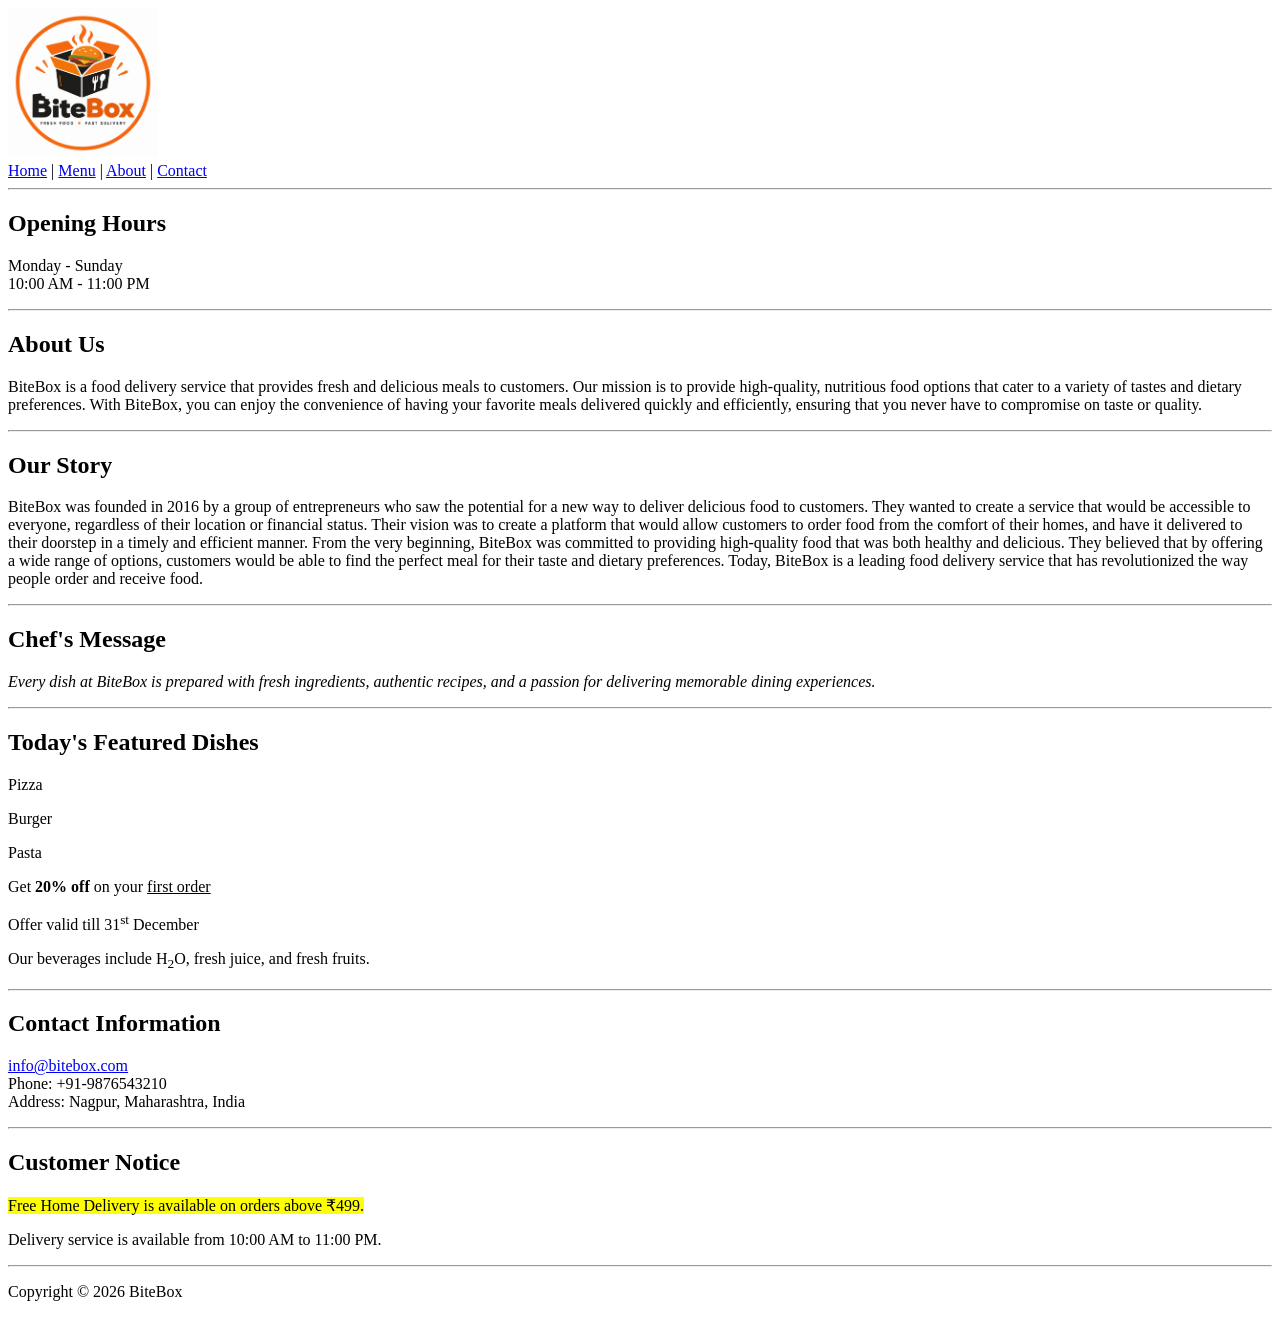
==== index.html @ 0e7b5032 "logo added" ====
<!doctype html>
<html lang="en">
  <head>
    <meta charset="UTF-8" />
    <meta name="viewport" content="width=device-width, initial-scale=1.0" />

    <title>BiteBox</title>
  </head>
  <body>
    <!-- Restaurant Name -->
    <header>
      <img src="./assets/images/logo.png" alt="BiteBox Logo" width="150" />

      <!-- Navigation Bar -->
      <nav>
        <a href="index.html">Home</a>
        |
        <a href="menu.html">Menu</a>
        |
        <a href="about.html">About</a>
        |
        <a href="contact.html">Contact</a>
      </nav>
    </header>

    <main>
      <section>
        
      </section>

      <hr />

      <!-- Opening Hours -->
      <section>
        <h2>Opening Hours</h2>
        <p>Monday - Sunday<br />10:00 AM - 11:00 PM</p>
      </section>
    </main>

    <hr />

    <!-- About Section -->
    <section>
      <h2>About Us</h2>
      <p>
        BiteBox is a food delivery service that provides fresh and delicious
        meals to customers. Our mission is to provide high-quality, nutritious
        food options that cater to a variety of tastes and dietary preferences.
        With BiteBox, you can enjoy the convenience of having your favorite
        meals delivered quickly and efficiently, ensuring that you never have to
        compromise on taste or quality.
      </p>
    </section>

    <hr />

    <!-- Our Story Section -->
    <section>
      <h2>Our Story</h2>
      <p>
        BiteBox was founded in 2016 by a group of entrepreneurs who saw the
        potential for a new way to deliver delicious food to customers. They
        wanted to create a service that would be accessible to everyone,
        regardless of their location or financial status. Their vision was to
        create a platform that would allow customers to order food from the
        comfort of their homes, and have it delivered to their doorstep in a
        timely and efficient manner. From the very beginning, BiteBox was
        committed to providing high-quality food that was both healthy and
        delicious. They believed that by offering a wide range of options,
        customers would be able to find the perfect meal for their taste and
        dietary preferences. Today, BiteBox is a leading food delivery service
        that has revolutionized the way people order and receive food.
      </p>
    </section>

    <hr />

    <!-- Chef's Message Section -->
    <section>
      <h2>Chef's Message</h2>
      <p>
        <em>
          Every dish at BiteBox is prepared with fresh ingredients, authentic
          recipes, and a passion for delivering memorable dining experiences.
        </em>
      </p>
    </section>

    <hr />

    <!-- Today's Featured Dishes Section -->
    <article>
      <h2>Today's Featured Dishes</h2>
      <p>Pizza</p>
      <p>Burger</p>
      <p>Pasta</p>
      <p>Get <strong>20% off</strong> on your <u>first order</u></p>
      <p>Offer valid till 31<sup>st</sup> December</p>
      <p>
        Our beverages include H<sub>2</sub>O, fresh juice, and fresh fruits.
      </p>
    </article>

    <hr />

    <!-- Contact Information -->
    <section>
      <h2>Contact Information</h2>
      <p>
        <a href="mailto:info@bitebox.com">info@bitebox.com</a><br />
        Phone: +91-9876543210<br />
        Address: Nagpur, Maharashtra, India
      </p>
    </section>

    <hr />

    <!-- Customer Notice -->
    <aside>
      <h2>Customer Notice</h2>
      <p>
        <mark>Free Home Delivery is available on orders above ₹499.</mark>
      </p>
      <p>Delivery service is available from 10:00 AM to 11:00 PM.</p>
    </aside>

    <hr />

    <!-- Copyright -->
    <footer>
      <p>Copyright © 2026 BiteBox</p>
    </footer>
  </body>
</html>
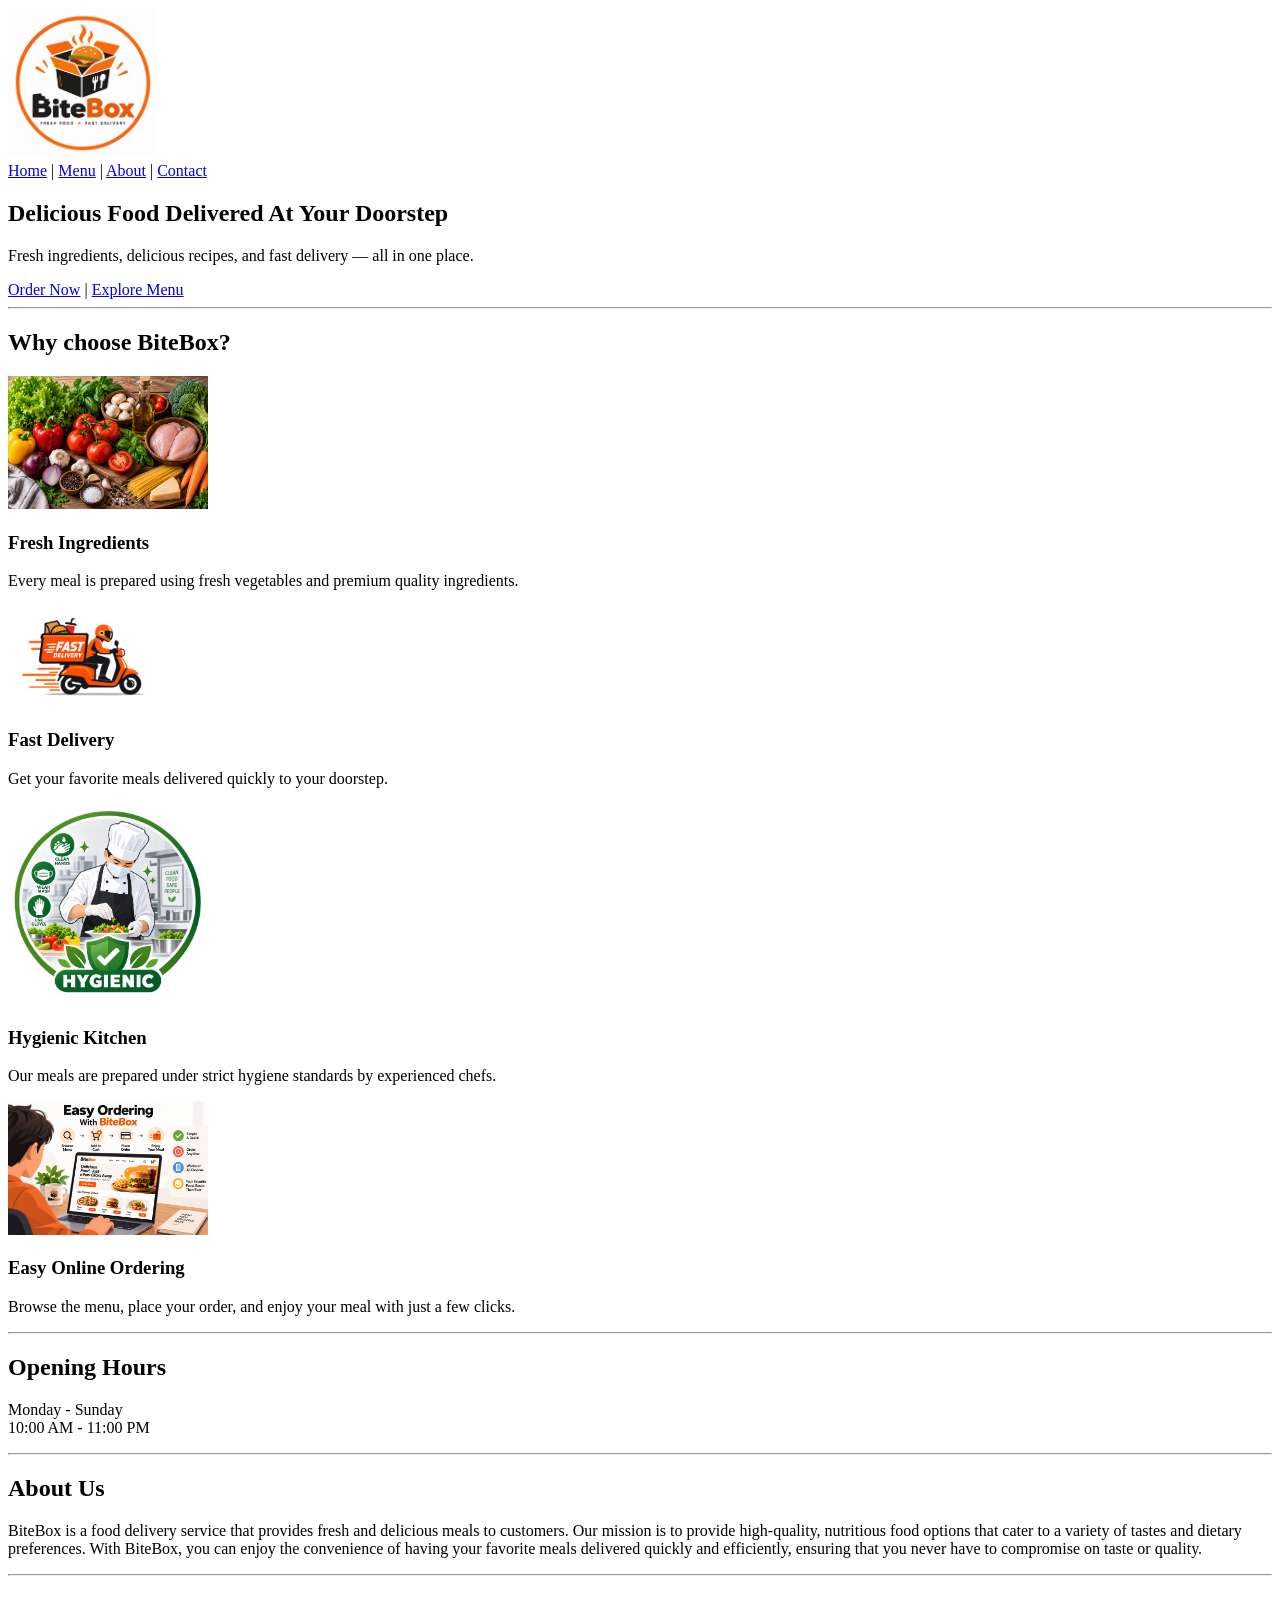
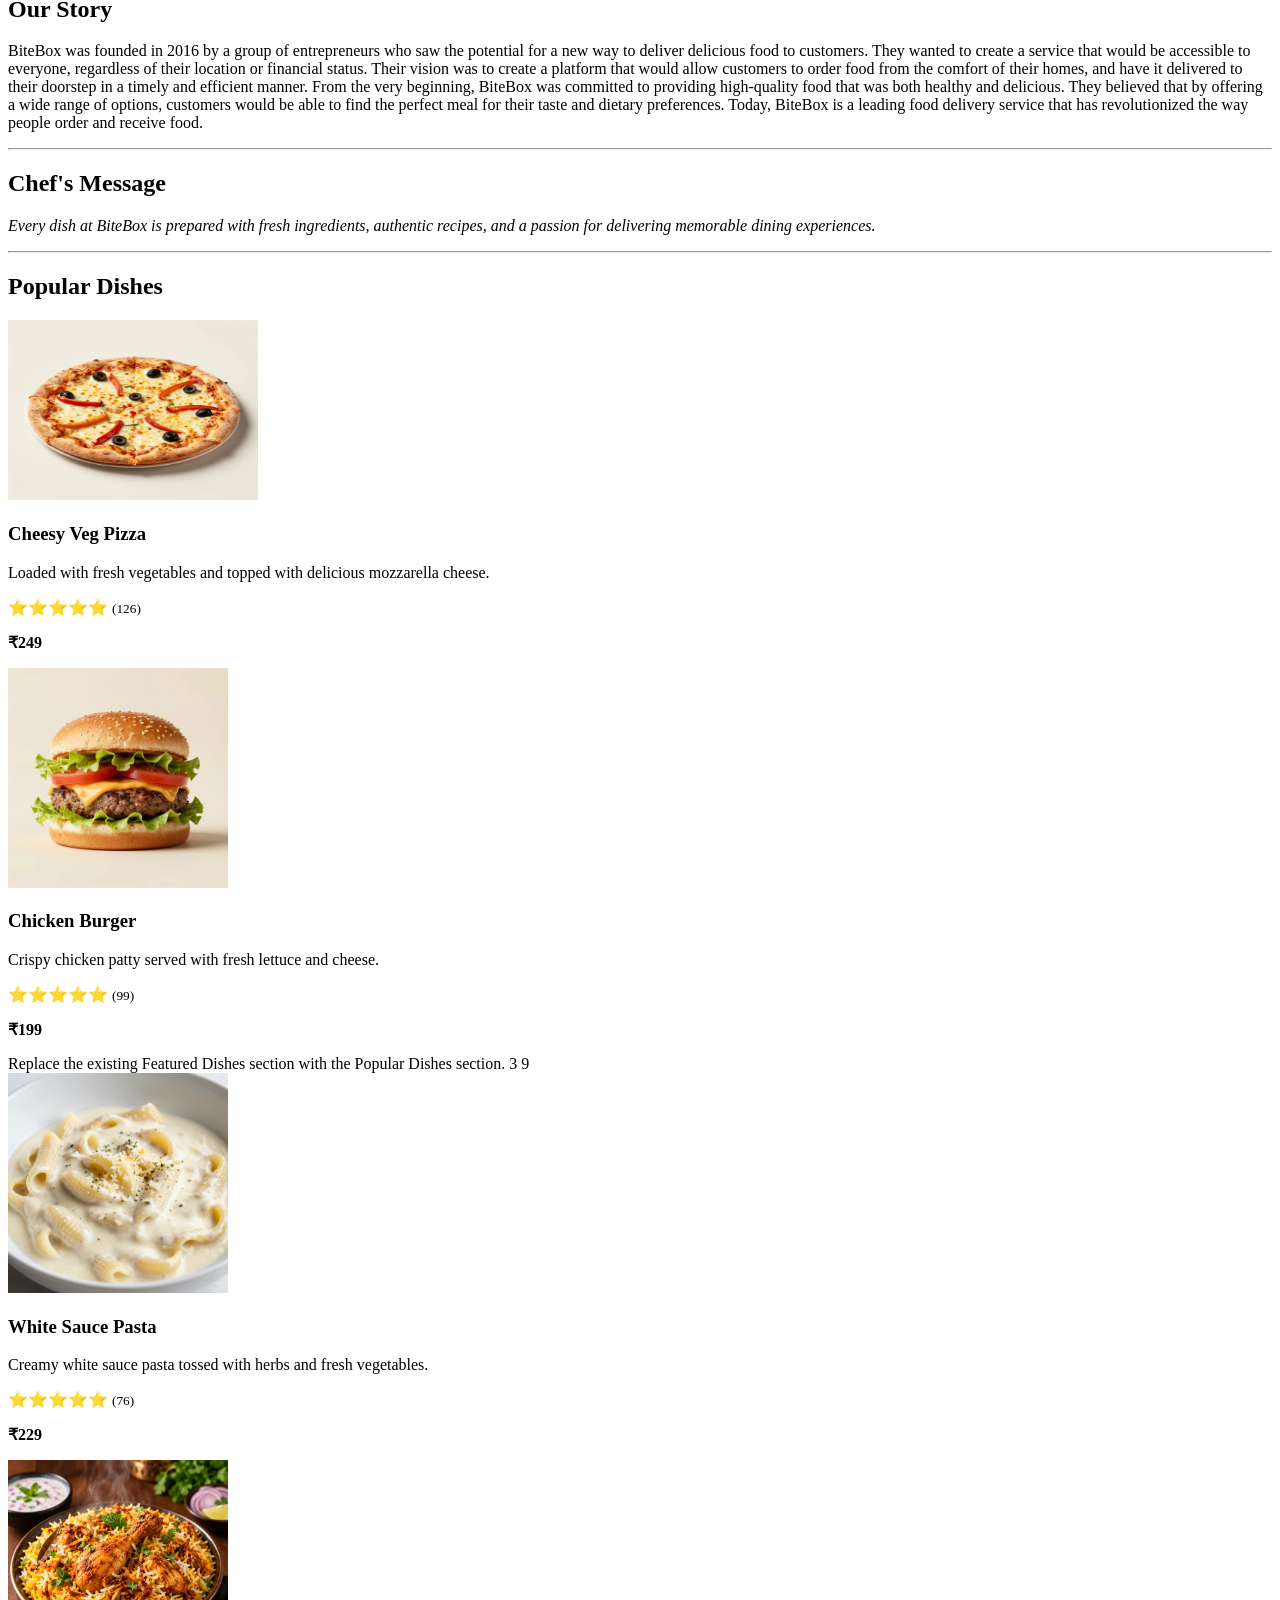
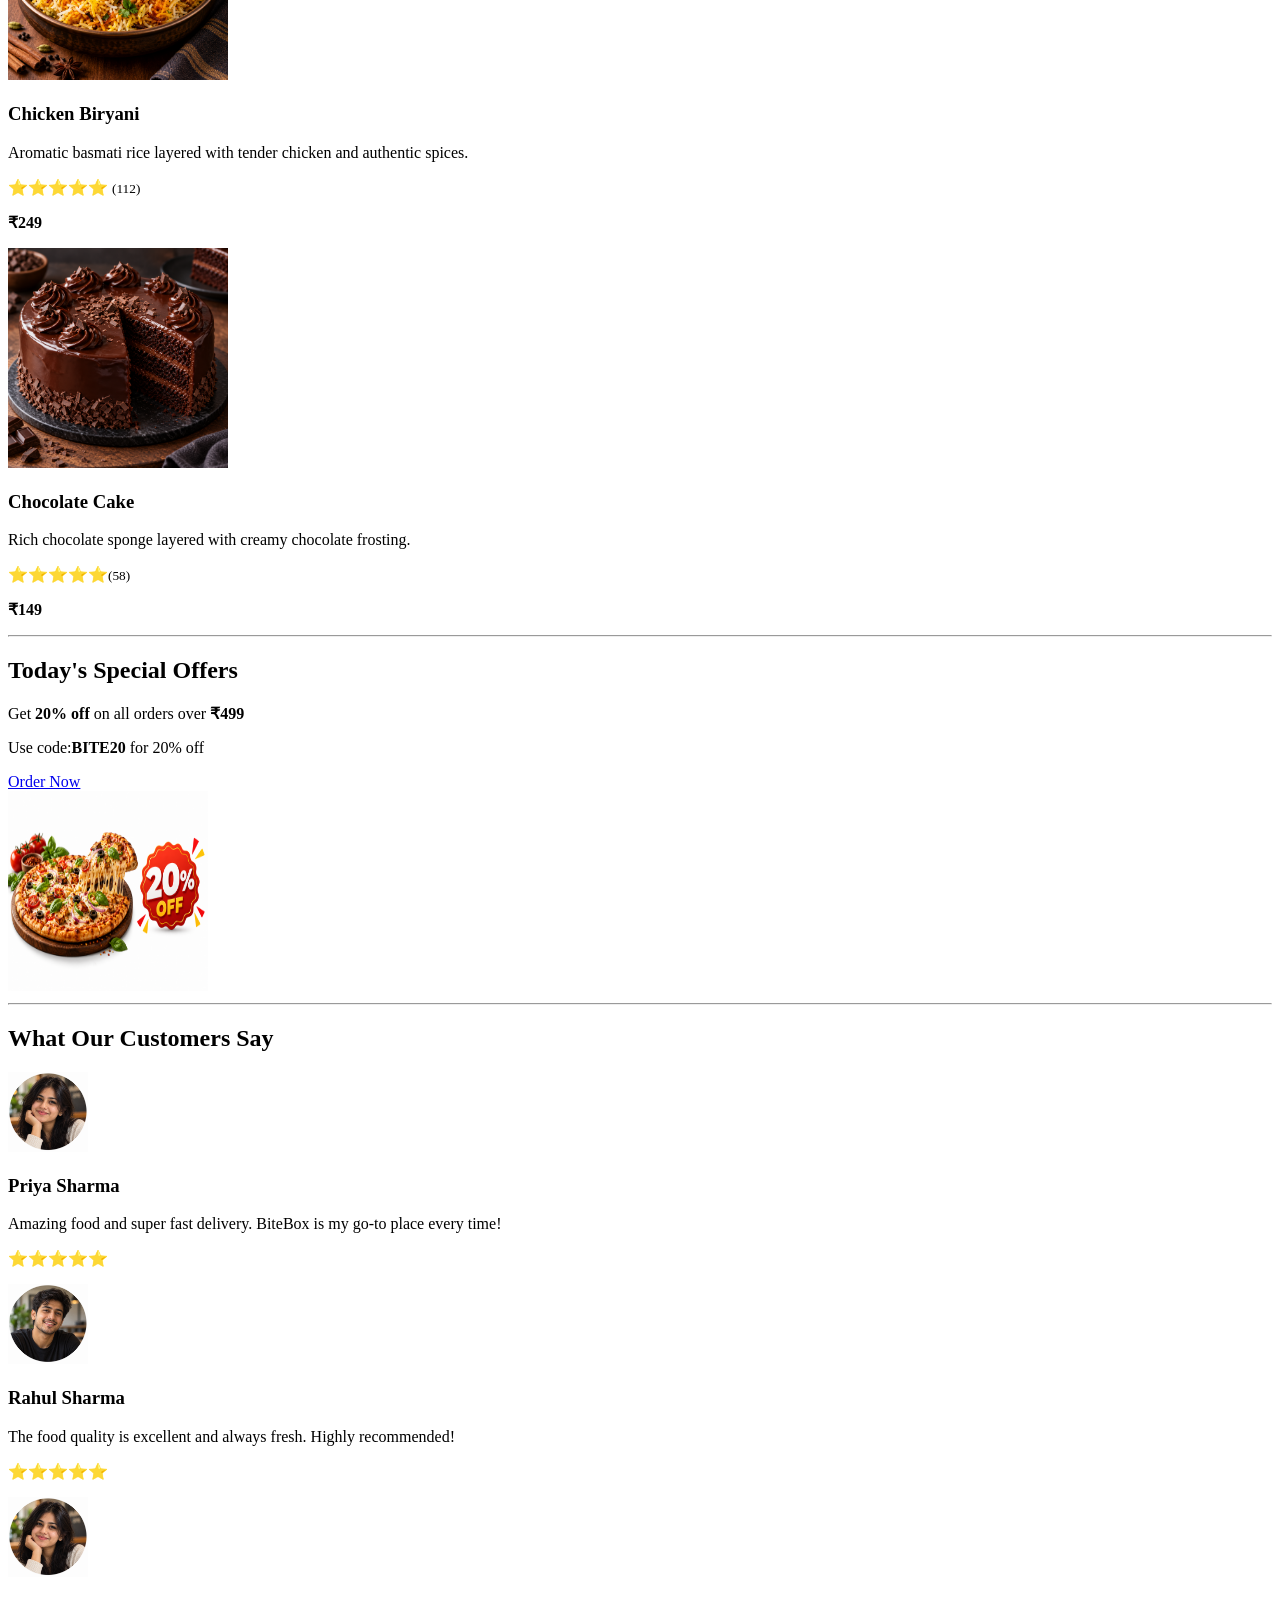
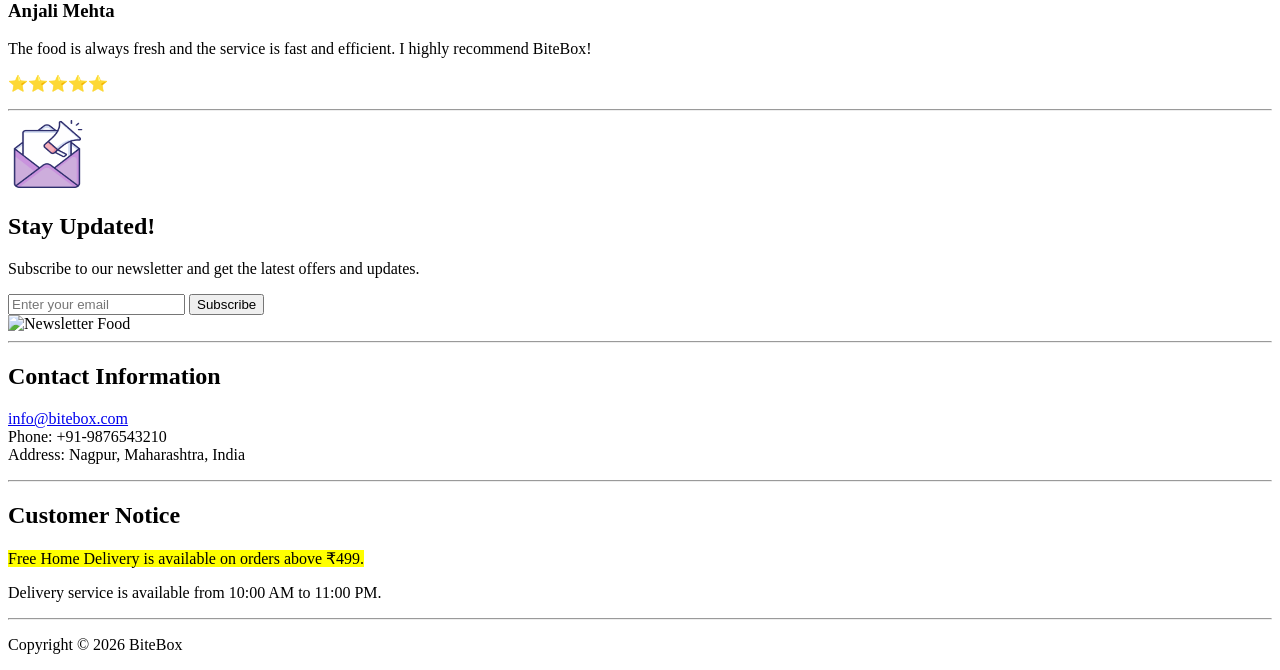
==== commit e2c31c67: "refactoring index.html" ====
--- a/index.html
+++ b/index.html
@@ -25,11 +25,67 @@
 
     <main>
       <section>
-        
+        <h1>Delicious Food Delivered At Your Doorstep</h1>
+
+        <p>
+          Fresh ingredients, delicious recipes, and fast delivery — all in one
+          place.
+        </p>
+
+        <a href="menu.html">Order Now</a>
+        |
+        <a href="menu.html">Explore Menu</a>
       </section>
 
       <hr />
-
+      <section id="features">
+        <h2>Why choose BiteBox?</h2>
+        <article>
+          <img src="./assets/images/fresh.png" alt="Fresh" width="200" />
+          <h3>Fresh Ingredients</h3>
+          <p>
+            Every meal is prepared using fresh vegetables and premium quality
+            ingredients.
+          </p>
+        </article>
+        <article>
+          <img
+            src="./assets/images/fast-delivery.png"
+            alt="Fast Delivery"
+            width="150"
+          />
+          <h3>Fast Delivery</h3>
+          <p>Get your favorite meals delivered quickly to your doorstep.</p>
+        </article>
+
+        <article>
+          <img
+            src="./assets/images/hygienic.png"
+            alt="Hygienic Kitchen"
+            width="200"
+          />
+          <h3>Hygienic Kitchen</h3>
+          <p>
+            Our meals are prepared under strict hygiene standards by experienced
+            chefs.
+          </p>
+        </article>
+
+        <article>
+          <img
+            src="assets/images/easy.png"
+            alt="Easy Online Ordering"
+            width="200"
+          />
+          <h3>Easy Online Ordering</h3>
+          <p>
+            Browse the menu, place your order, and enjoy your meal with just a
+            few clicks.
+          </p>
+        </article>
+      </section>
+
+      <hr />
       <!-- Opening Hours -->
       <section>
         <h2>Opening Hours</h2>
@@ -89,17 +145,177 @@
     <hr />
 
     <!-- Today's Featured Dishes Section -->
-    <article>
-      <h2>Today's Featured Dishes</h2>
-      <p>Pizza</p>
-      <p>Burger</p>
-      <p>Pasta</p>
-      <p>Get <strong>20% off</strong> on your <u>first order</u></p>
-      <p>Offer valid till 31<sup>st</sup> December</p>
-      <p>
-        Our beverages include H<sub>2</sub>O, fresh juice, and fresh fruits.
-      </p>
-    </article>
+    <section id="popular-dishes">
+      <h2>Popular Dishes</h2>
+      <article>
+        <img
+          src="./assets/images/pizza.png"
+          alt="Pizza"
+          width="250"
+          height="180"
+        />
+        <h3>Cheesy Veg Pizza</h3>
+        <p>
+          Loaded with fresh vegetables and topped with delicious mozzarella
+          cheese.
+        </p>
+        <p><span>⭐⭐⭐⭐⭐ </span> <small>(126)</small></p>
+        <p><strong> ₹249 </strong></p>
+      </article>
+      <article>
+        <img
+          src="./assets/images/burger.png"
+          alt="Chicken Burger"
+          width="220"
+        />
+        <h3>Chicken Burger</h3>
+        <p>Crispy chicken patty served with fresh lettuce and cheese.</p>
+        <p><span>⭐⭐⭐⭐⭐ </span> <small> (99)</small></p>
+        <p><strong>₹199</strong></p>
+      </article>
+      Replace the existing Featured Dishes section with the Popular Dishes
+      section. 3 9
+      <article>
+        <img
+          src="./assets/images/pasta.png"
+          alt="White Sauce Pasta"
+          width="220"
+        />
+        <h3>White Sauce Pasta</h3>
+        <p>Creamy white sauce pasta tossed with herbs and fresh vegetables.</p>
+        <p><span>⭐⭐⭐⭐⭐ </span><small> (76) </small></p>
+        <p><strong>₹229</strong></p>
+      </article>
+
+      <article>
+        <img
+          src="./assets/images/biryani.png"
+          alt="Chicken Biryani"
+          width="220"
+        />
+        <h3>Chicken Biryani</h3>
+        <p>
+          Aromatic basmati rice layered with tender chicken and authentic
+          spices.
+        </p>
+        <p><span>⭐⭐⭐⭐⭐ </span><small>(112)</small></p>
+        <p><strong>₹249</strong></p>
+      </article>
+
+      <article>
+        <img src="./assets/images/cake.png" alt="Chocolate Cake" width="220" />
+        <h3>Chocolate Cake</h3>
+        <p>Rich chocolate sponge layered with creamy chocolate frosting.</p>
+        <p><span>⭐⭐⭐⭐⭐</span><small>(58)</small></p>
+        <p><strong>₹149</strong></p>
+      </article>
+    </section>
+
+    <hr />
+    <!-- today's special offers -->
+    <section id="offer">
+      <div class="offer-content">
+        <h2>Today's Special Offers</h2>
+        <p>
+          Get <strong>20% off</strong> on all orders over <strong>₹499</strong>
+        </p>
+        <p>Use code:<strong>BITE20</strong> for 20% off</p>
+
+        <a href="menu.html"> Order Now </a>
+      </div>
+
+      <div class="offer-image">
+        <img
+          src="./assets/images/pizza-discount.png"
+          alt="Special Offer Pizza"
+          width="200"
+          height="200"
+        />
+      </div>
+    </section>
+    <hr />
+    <!--Customer Reviews-->
+    <section id="reviews">
+      <h2>What Our Customers Say</h2>
+
+      <article>
+        <img
+          src="./assets/images/customer1.png"
+          alt="Priya Sharma"
+          width="80"
+          height="80"
+        />
+        <h3>Priya Sharma</h3>
+        <p>
+          Amazing food and super fast delivery. BiteBox is my go-to place every
+          time!
+        </p>
+        <p><span>⭐⭐⭐⭐⭐</span></p>
+      </article>
+      <article>
+        <img
+          src="./assets/images/customer2.png"
+          alt="Rahul Sharma"
+          width="80"
+          height="80"
+        />
+        <h3>Rahul Sharma</h3>
+        <p>
+          The food quality is excellent and always fresh. Highly recommended!
+        </p>
+        <p><span>⭐⭐⭐⭐⭐</span></p>
+      </article>
+      <article>
+        <img
+          src="./assets/images/customer3.png"
+          alt="Anjali Mehta"
+          width="80"
+          height="80"
+        />
+        <h3>Anjali Mehta</h3>
+        <p>
+          The food is always fresh and the service is fast and efficient. I
+          highly recommend BiteBox!
+        </p>
+        <p><span>⭐⭐⭐⭐⭐</span></p>
+      </article>
+    </section>
+
+    <hr />
+
+    <!-- Newsletter Section -->
+
+    <section id="newsletter">
+      <div class="newsletter-content">
+        <img
+          src="./assets/images/mail.png"
+          alt="Newsletter Icon"
+          width="80"
+          height="70"
+        />
+
+        <div>
+          <h2>Stay Updated!</h2>
+          <p>
+            Subscribe to our newsletter and get the latest offers and updates.
+          </p>
+        </div>
+      </div>
+
+      <div class="newsletter-form">
+        <input type="email" placeholder="Enter your email" />
+        <button>Subscribe</button>
+      </div>
+
+      <div class="newsletter-image">
+        <img
+          src="./assets/images/newsletter-food.png"
+          alt="Newsletter Food"
+          width="180"
+          height="120"
+        />
+      </div>
+    </section>
 
     <hr />
 
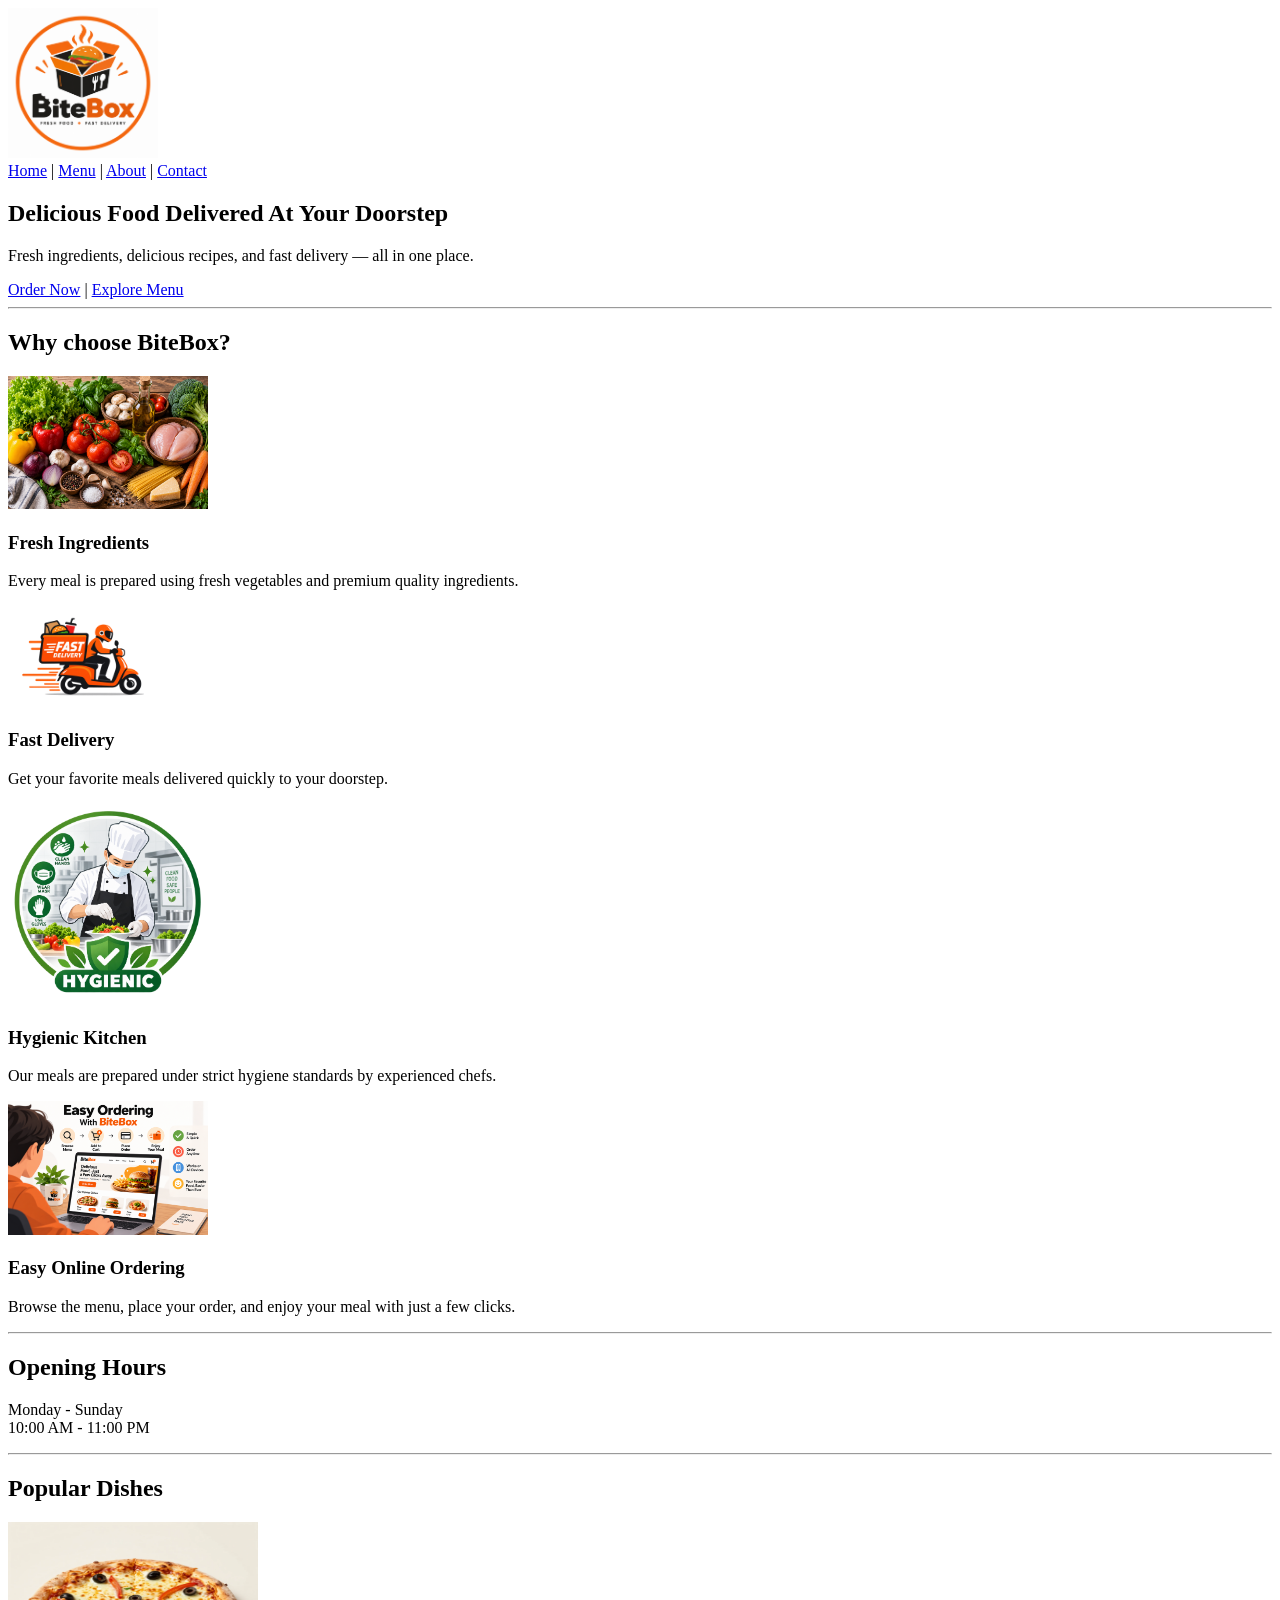
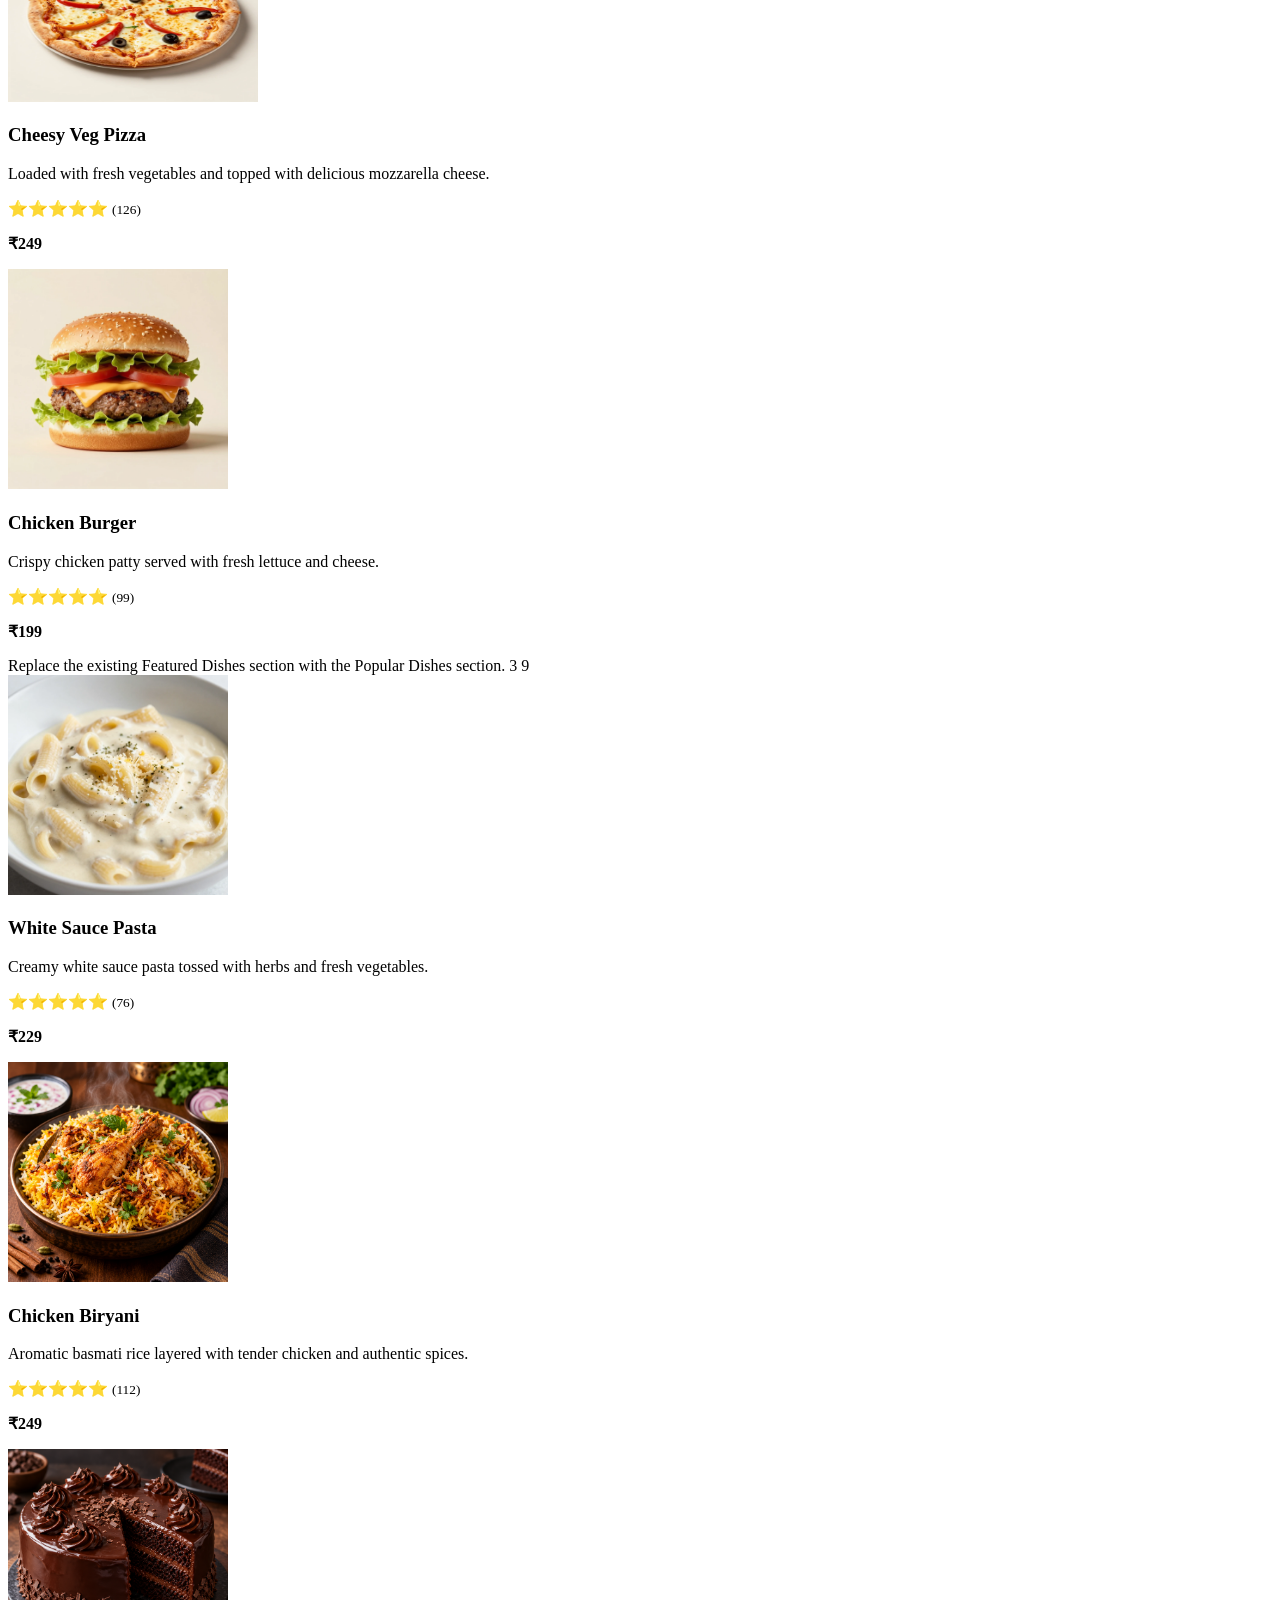
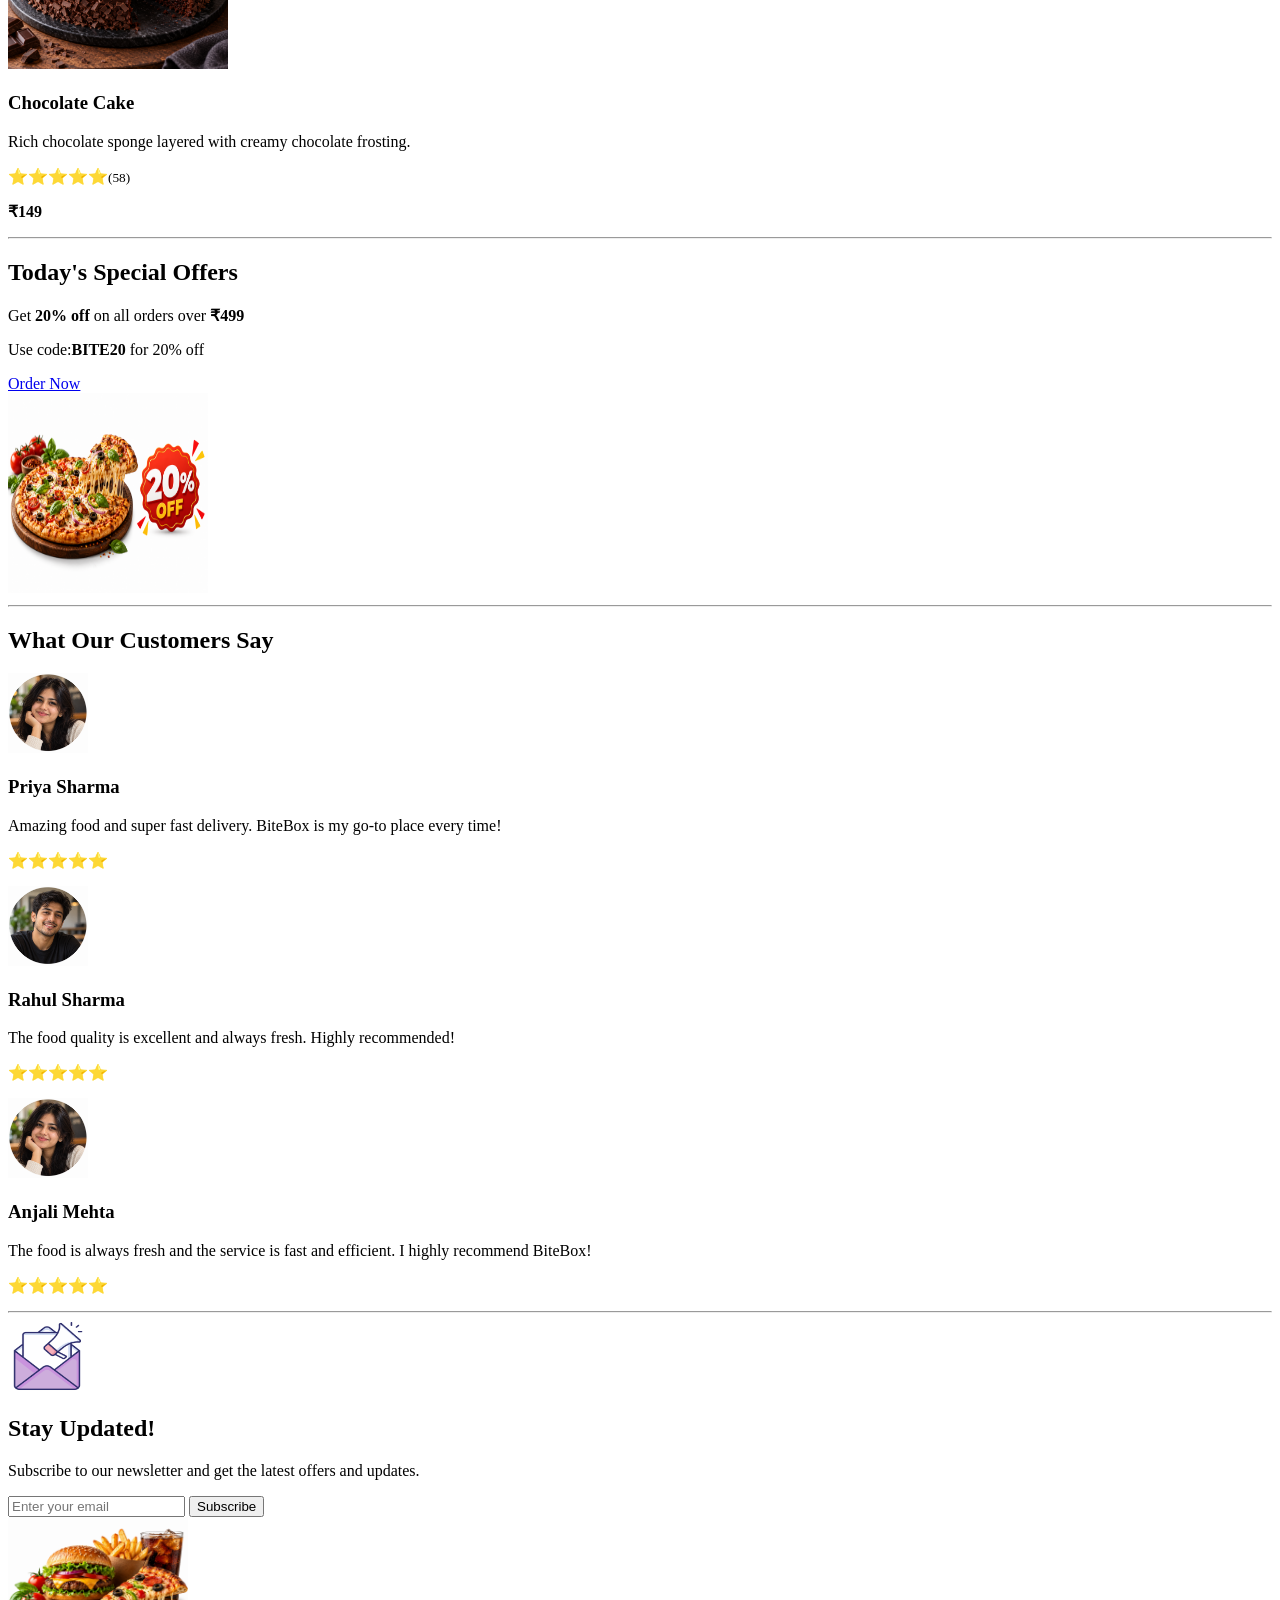
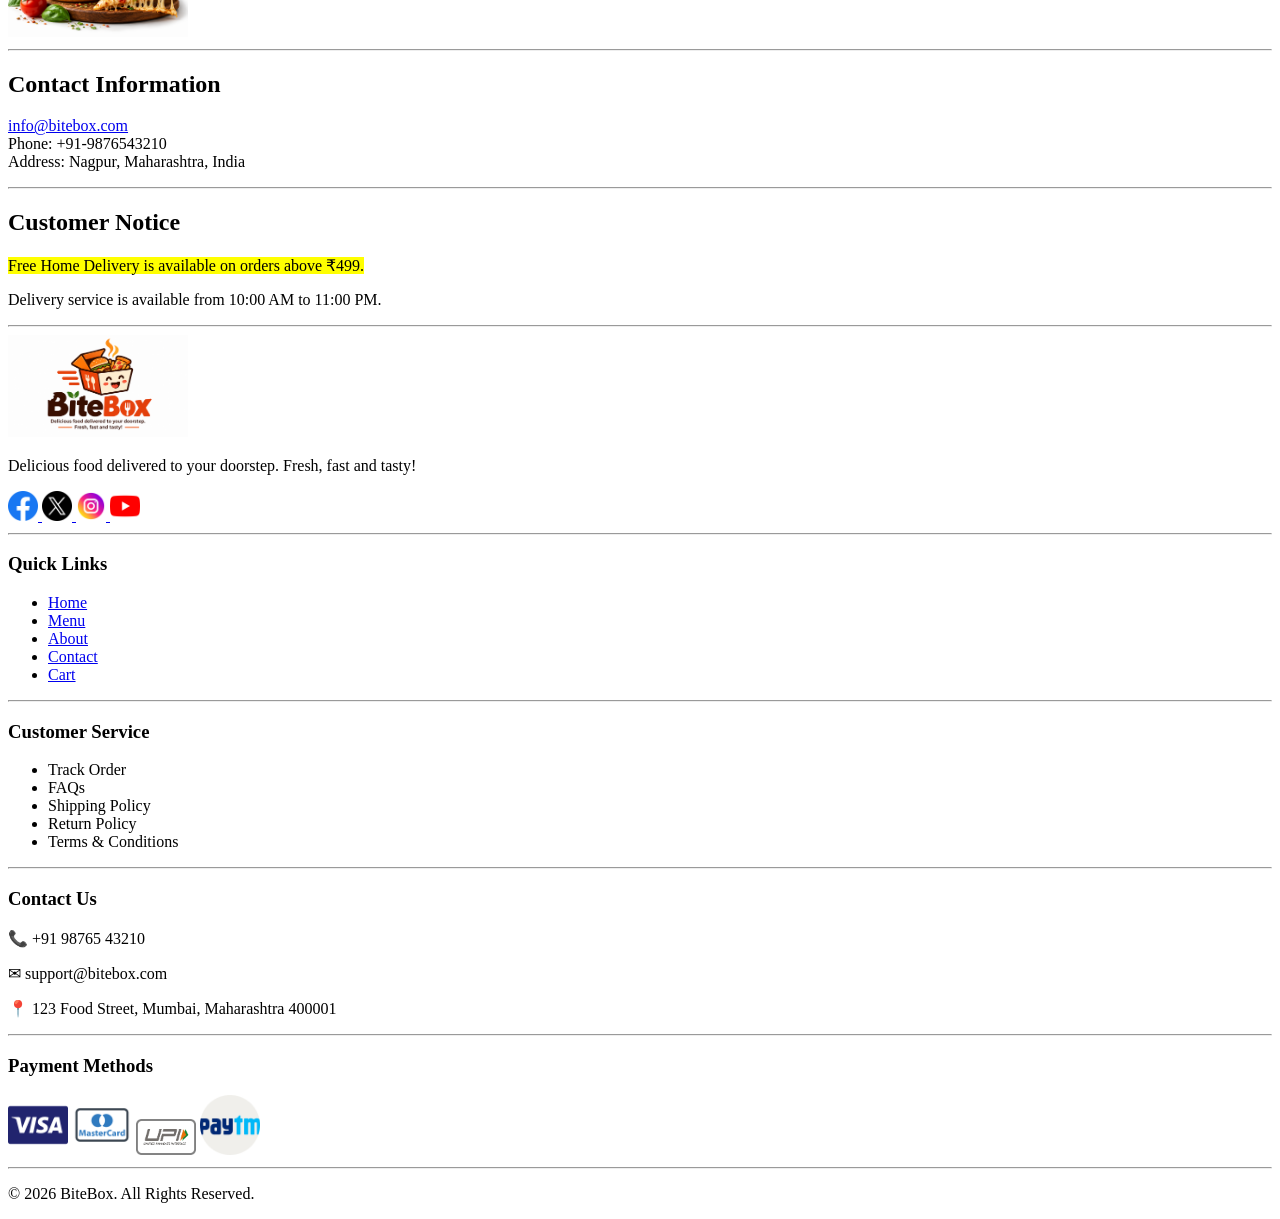
==== commit 4843ba57: "refactoring 1" ====
--- a/index.html
+++ b/index.html
@@ -95,54 +95,6 @@
 
     <hr />
 
-    <!-- About Section -->
-    <section>
-      <h2>About Us</h2>
-      <p>
-        BiteBox is a food delivery service that provides fresh and delicious
-        meals to customers. Our mission is to provide high-quality, nutritious
-        food options that cater to a variety of tastes and dietary preferences.
-        With BiteBox, you can enjoy the convenience of having your favorite
-        meals delivered quickly and efficiently, ensuring that you never have to
-        compromise on taste or quality.
-      </p>
-    </section>
-
-    <hr />
-
-    <!-- Our Story Section -->
-    <section>
-      <h2>Our Story</h2>
-      <p>
-        BiteBox was founded in 2016 by a group of entrepreneurs who saw the
-        potential for a new way to deliver delicious food to customers. They
-        wanted to create a service that would be accessible to everyone,
-        regardless of their location or financial status. Their vision was to
-        create a platform that would allow customers to order food from the
-        comfort of their homes, and have it delivered to their doorstep in a
-        timely and efficient manner. From the very beginning, BiteBox was
-        committed to providing high-quality food that was both healthy and
-        delicious. They believed that by offering a wide range of options,
-        customers would be able to find the perfect meal for their taste and
-        dietary preferences. Today, BiteBox is a leading food delivery service
-        that has revolutionized the way people order and receive food.
-      </p>
-    </section>
-
-    <hr />
-
-    <!-- Chef's Message Section -->
-    <section>
-      <h2>Chef's Message</h2>
-      <p>
-        <em>
-          Every dish at BiteBox is prepared with fresh ingredients, authentic
-          recipes, and a passion for delivering memorable dining experiences.
-        </em>
-      </p>
-    </section>
-
-    <hr />
 
     <!-- Today's Featured Dishes Section -->
     <section id="popular-dishes">
@@ -342,9 +294,73 @@
 
     <hr />
 
-    <!-- Copyright -->
+    <!-- Footer -->
     <footer>
-      <p>Copyright © 2026 BiteBox</p>
+      <section>
+        <img src="./assets/images/logo2.png" alt="BiteBox Logo" width="180" />
+        <p>Delicious food delivered to your doorstep. Fresh, fast and tasty!</p>
+        <a href="#">
+          <img src="./assets/icons/facebook.png" alt="Facebook" width="30" />
+        </a>
+        <a href="#">
+          <img src="./assets/icons/twitter.png" alt="Twitter" width="30" />
+        </a>
+        <a href="#">
+          <img src="./assets/icons/instagram.png" alt="Instagram" width="30" />
+        </a>
+        <a href="#">
+          <img src="./assets/icons/youtube.png" alt="Youtube" width="30" />
+        </a>
+      </section>
+      <hr />
+      <!-- Quick Links -->
+      <section>
+        <h3>Quick Links</h3>
+        <ul>
+          <li><a href="index.html">Home</a></li>
+          <li><a href="menu.html">Menu</a></li>
+          <li><a href="about.html">About</a></li>
+          <li><a href="contact.html">Contact</a></li>
+          <li><a href="cart.html">Cart</a></li>
+        </ul>
+      </section>
+      <hr />
+
+      <!-- Customer Service -->
+      <section>
+        <h3>Customer Service</h3>
+        <ul>
+          <li>Track Order</li>
+          <li>FAQs</li>
+          <li>Shipping Policy</li>
+          <li>Return Policy</li>
+          <li>Terms & Conditions</li>
+        </ul>
+      </section>
+
+      <hr />
+
+      <!-- Contact Information -->
+      <section>
+        <h3>Contact Us</h3>
+        <p>📞 +91 98765 43210</p>
+        <p>✉ support@bitebox.com</p>
+        <p>📍 123 Food Street, Mumbai, Maharashtra 400001</p>
+      </section>
+
+      <hr />
+
+      <!-- Payment Methods -->
+      <section>
+        <h3>Payment Methods</h3>
+        <img src="./assets/images/visa.png" alt="Visa" width="60" />
+        <img src="./assets/images/mastercard.png" alt="MasterCard" width="60" />
+        <img src="./assets/images/upi.png" alt="UPI" width="60" />
+        <img src="./assets/images/paytm.png" alt="Paytm" width="60" />
+      </section>
+
+      <hr />
+      <p>© 2026 BiteBox. All Rights Reserved.</p>
     </footer>
   </body>
 </html>
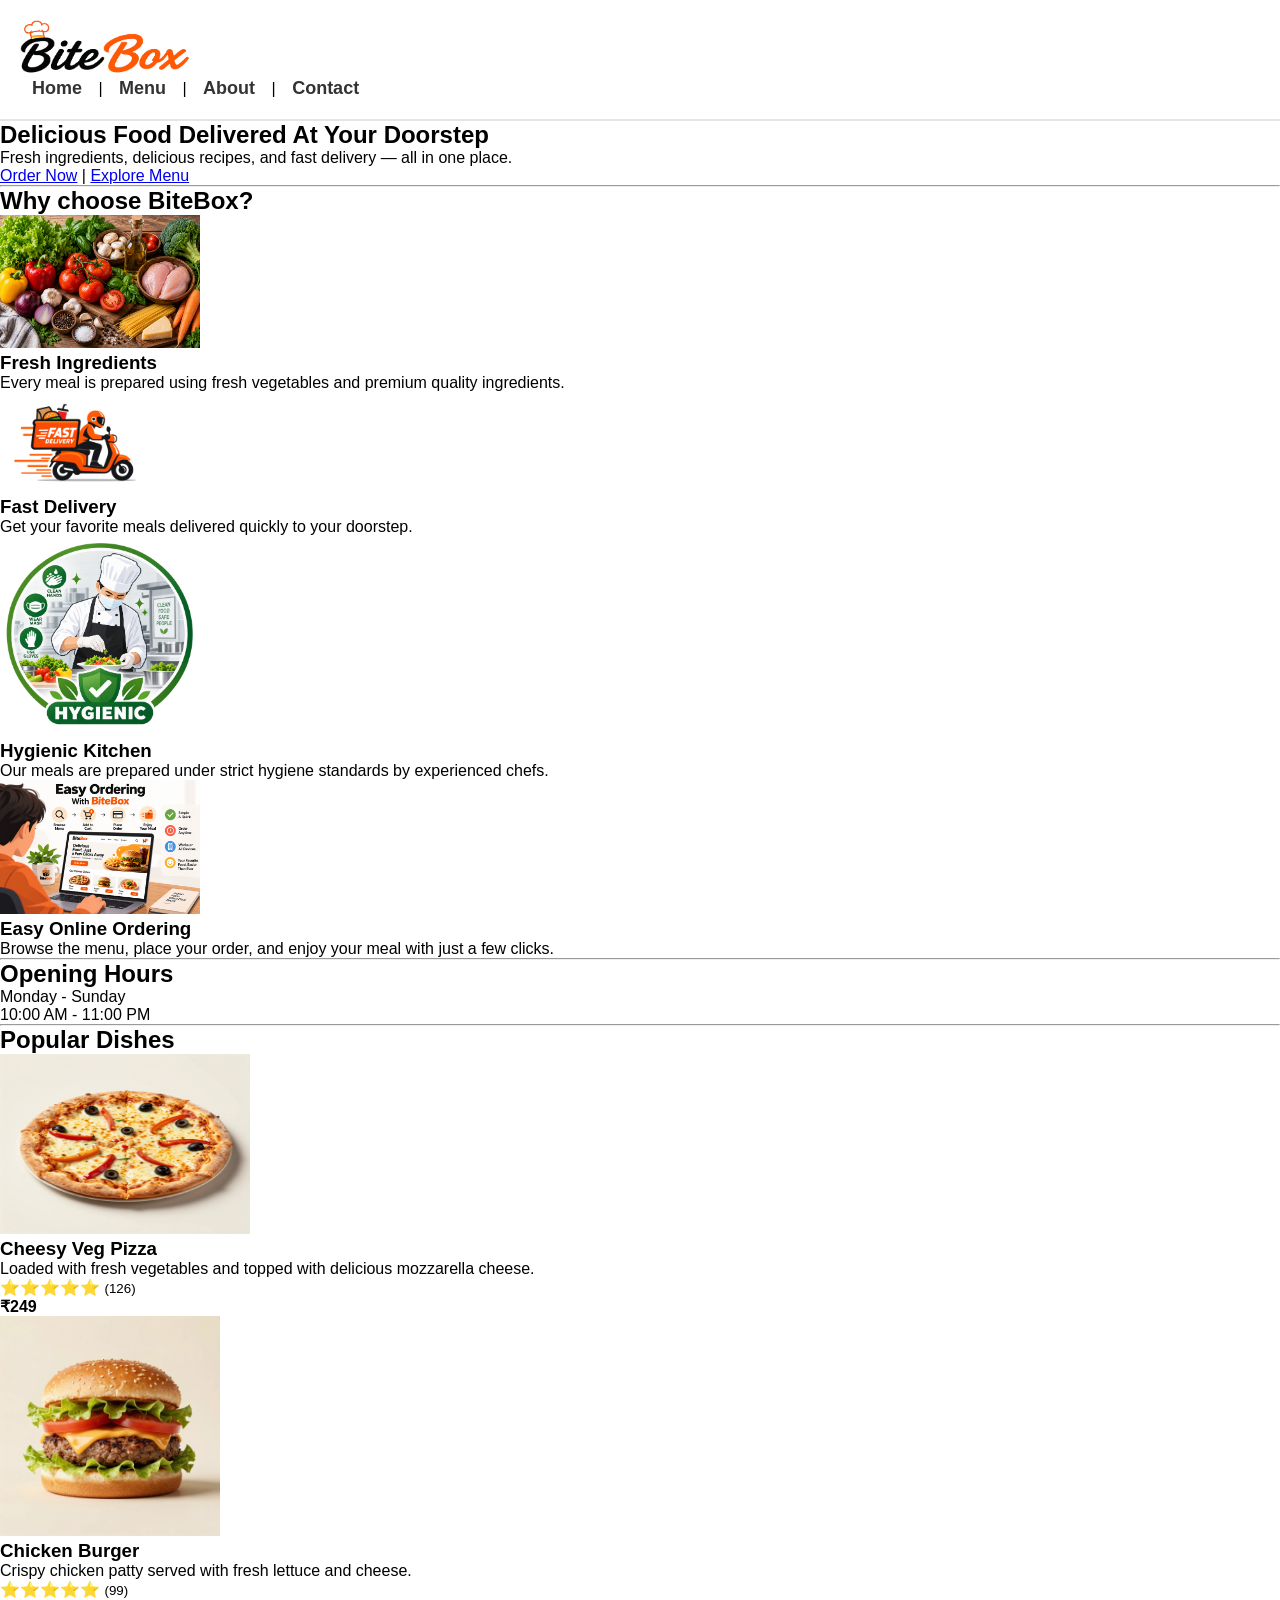
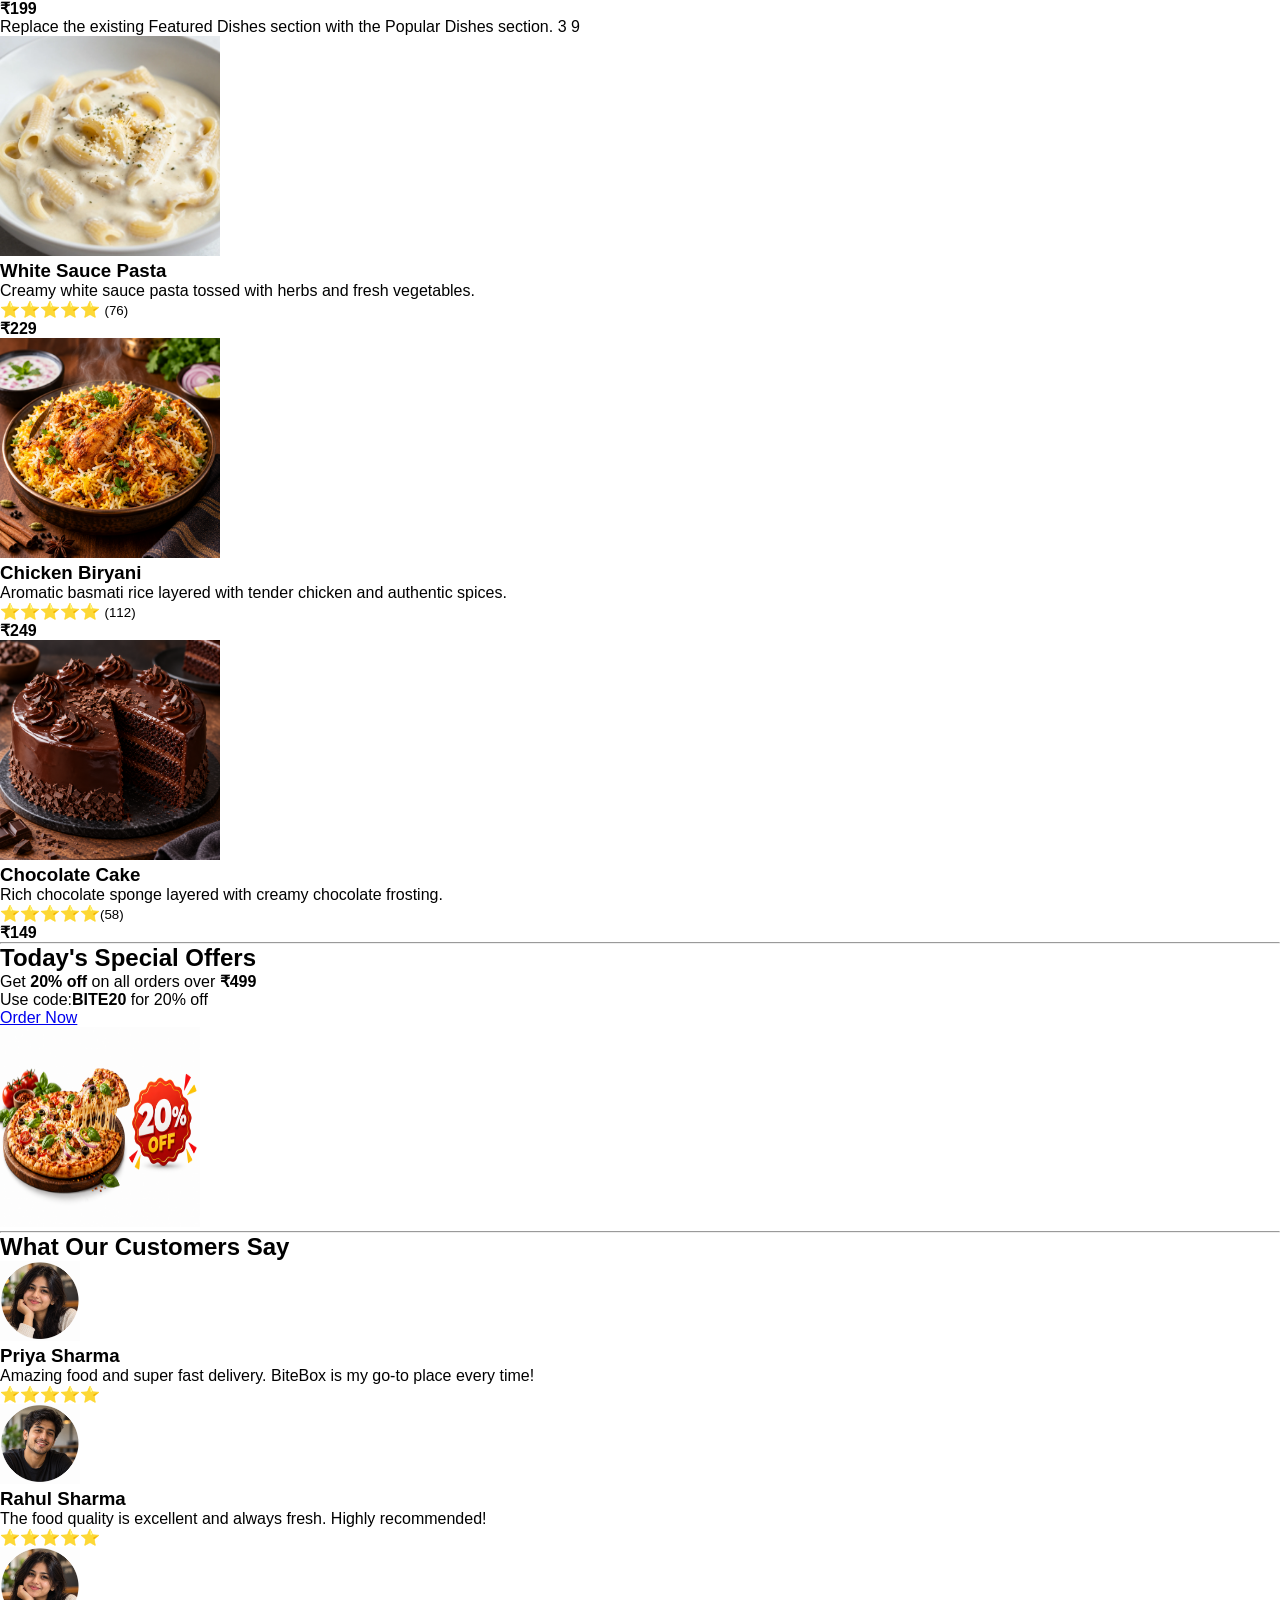
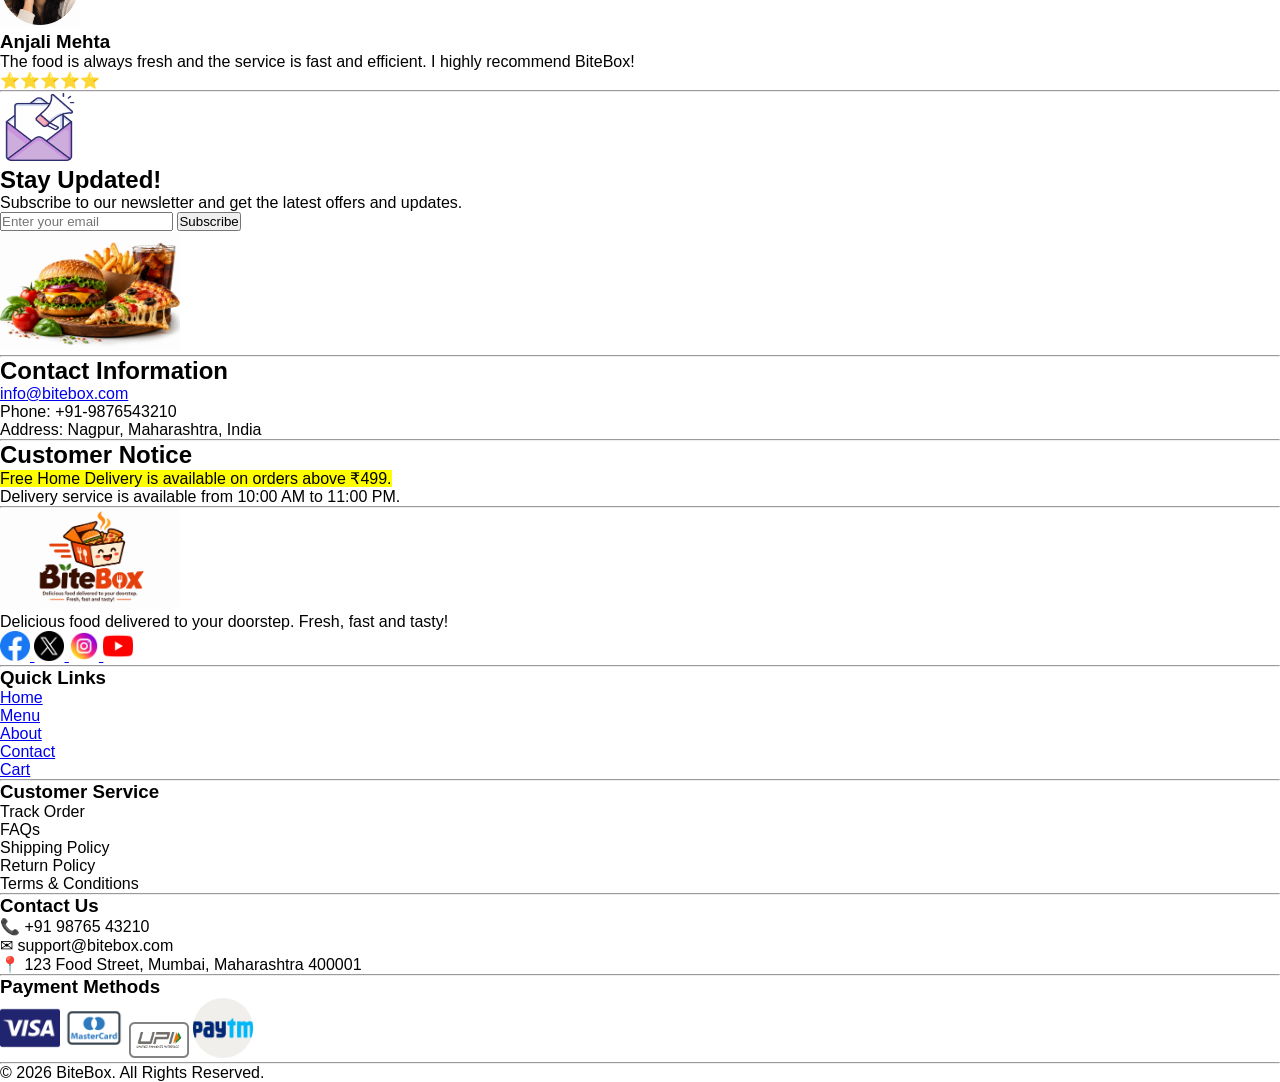
==== commit 9eb9e308: "added : css" ====
--- a/index.html
+++ b/index.html
@@ -5,21 +5,22 @@
     <meta name="viewport" content="width=device-width, initial-scale=1.0" />
 
     <title>BiteBox</title>
+    <link rel="stylesheet" href="./css/style.css">
   </head>
   <body>
     <!-- Restaurant Name -->
     <header>
-      <img src="./assets/images/logo.png" alt="BiteBox Logo" width="150" />
+      <img src="./assets/images/logo.png" alt="BiteBox Logo" class="logo" />
 
       <!-- Navigation Bar -->
       <nav>
-        <a href="index.html">Home</a>
+        <a href="./index.html">Home</a>
         |
-        <a href="menu.html">Menu</a>
+        <a href="./menu.html">Menu</a>
         |
-        <a href="about.html">About</a>
+        <a href="./about.html">About</a>
         |
-        <a href="contact.html">Contact</a>
+        <a href="./contact.html">Contact</a>
       </nav>
     </header>
 
--- a/css/style.css
+++ b/css/style.css
@@ -0,0 +1,34 @@
+*{
+    margin: 0;
+    padding: 0;
+    box-sizing: border-box;
+    font-family: Arial, Helvetica, sans-serif;
+}
+
+/* Website Header */
+
+header {
+    background-color: #ffffff;
+    padding: 20px;
+    border-bottom: 2px solid #e5e5e5;
+}
+
+.logo{
+    width: 170px;
+    height: auto;
+}
+
+nav a{
+    text-decoration: none;
+    color: #333333;
+    font-size: 18px;
+    font-weight: 600;
+    margin: 0 12px;
+}
+
+	
+nav a:hover{
+    color: #ff6b00;
+    text-decoration: underline;
+}
+
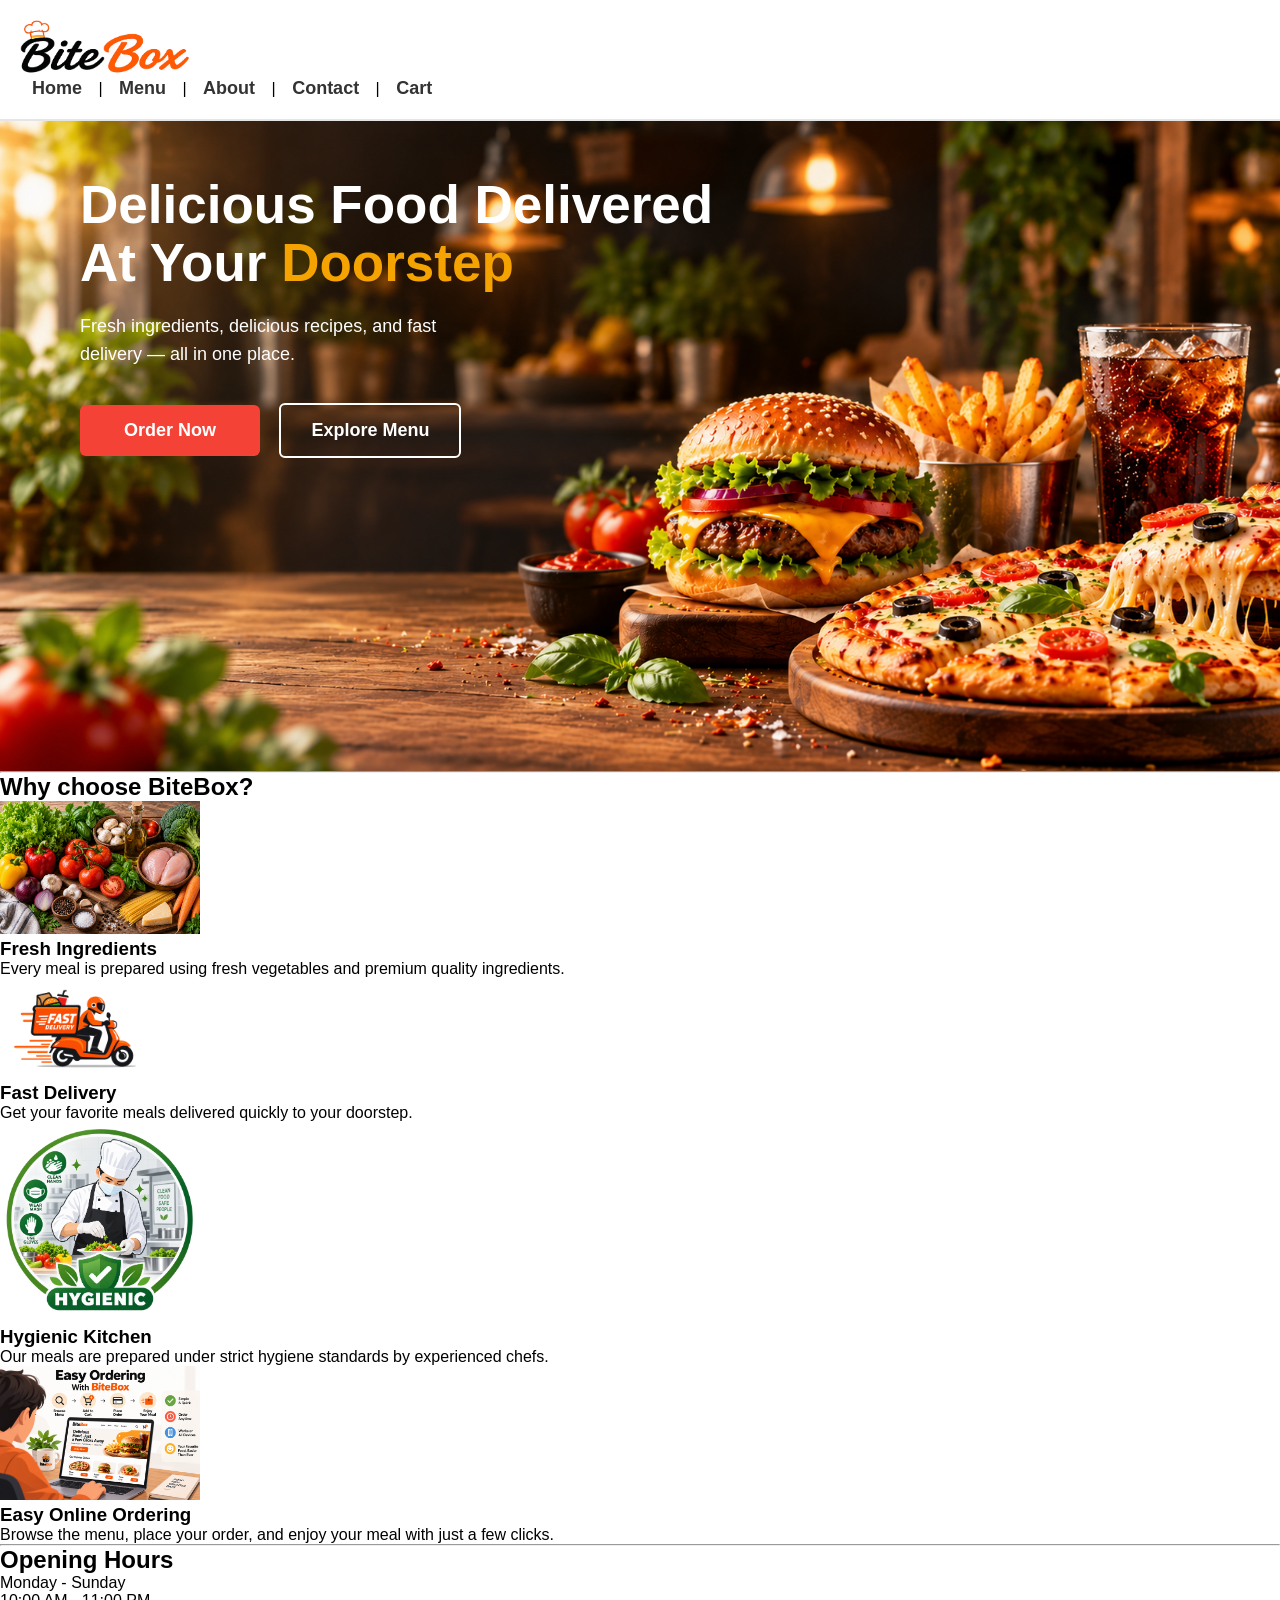
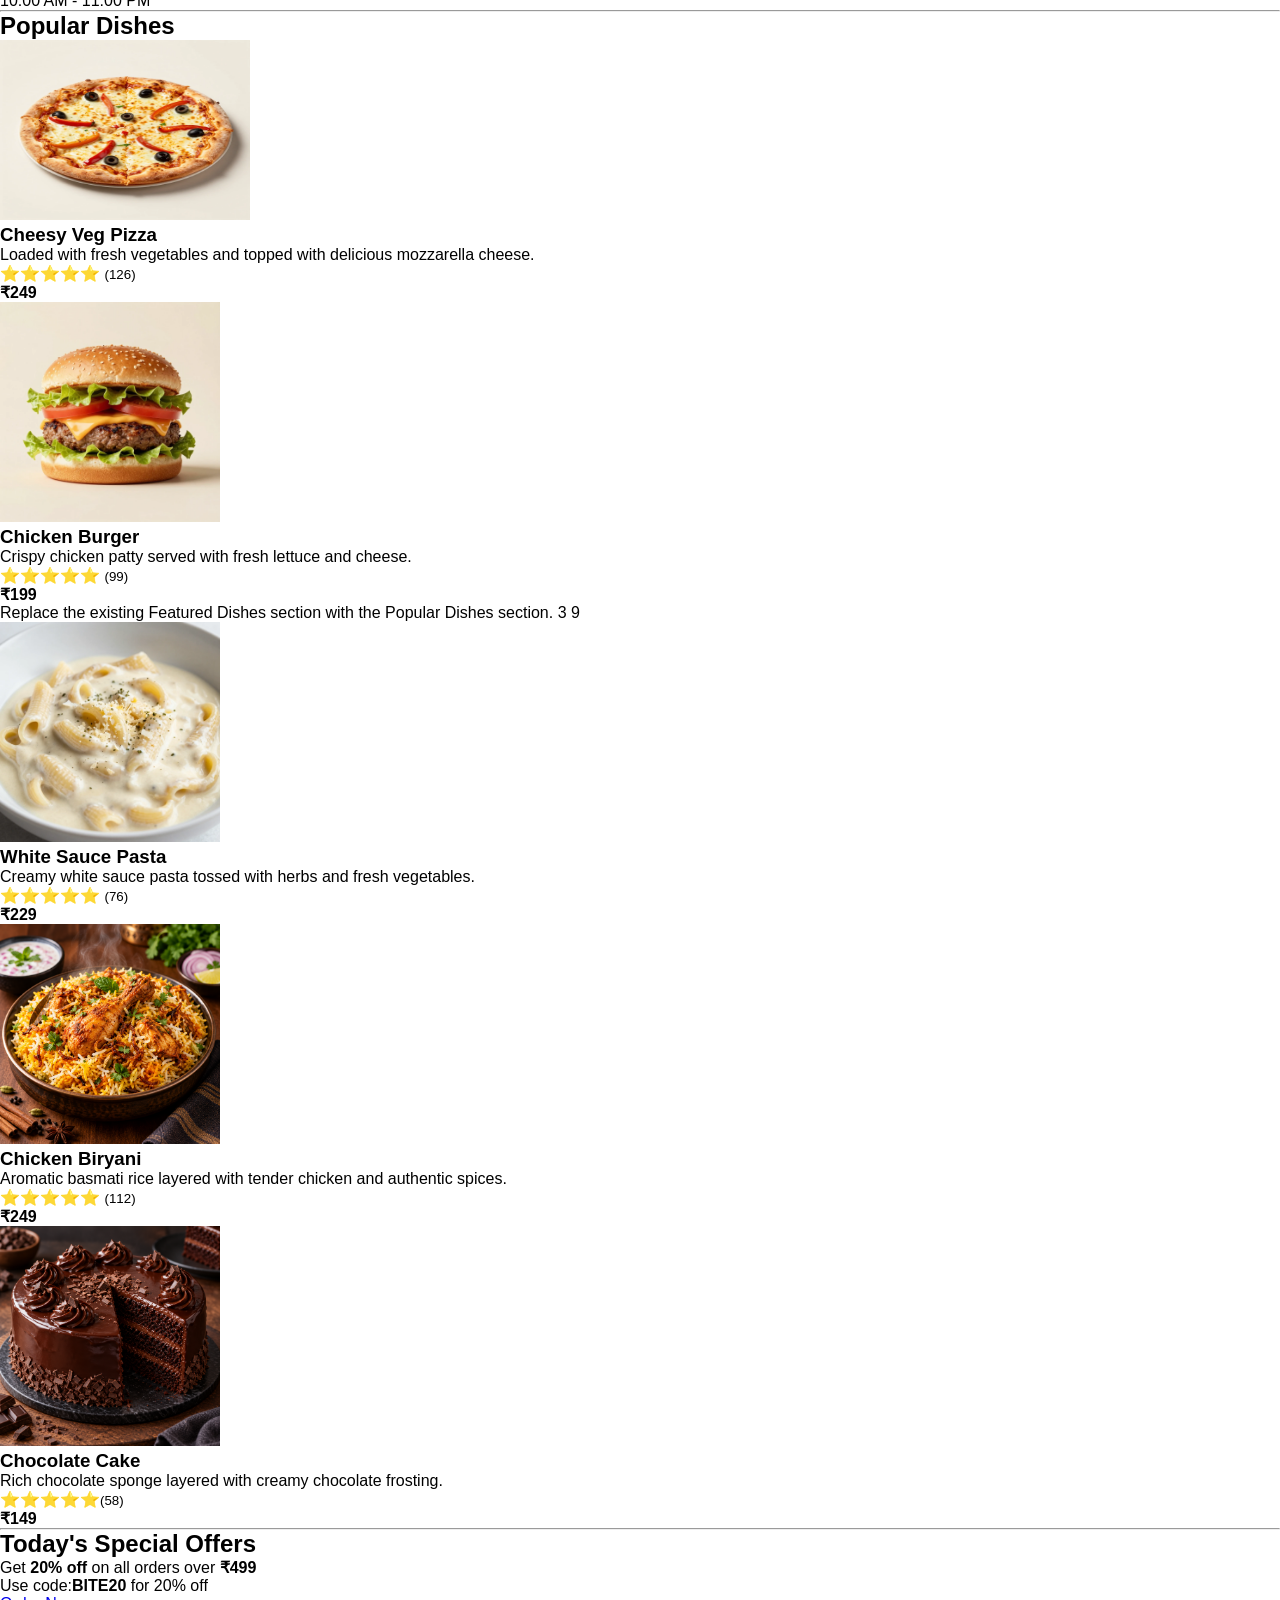
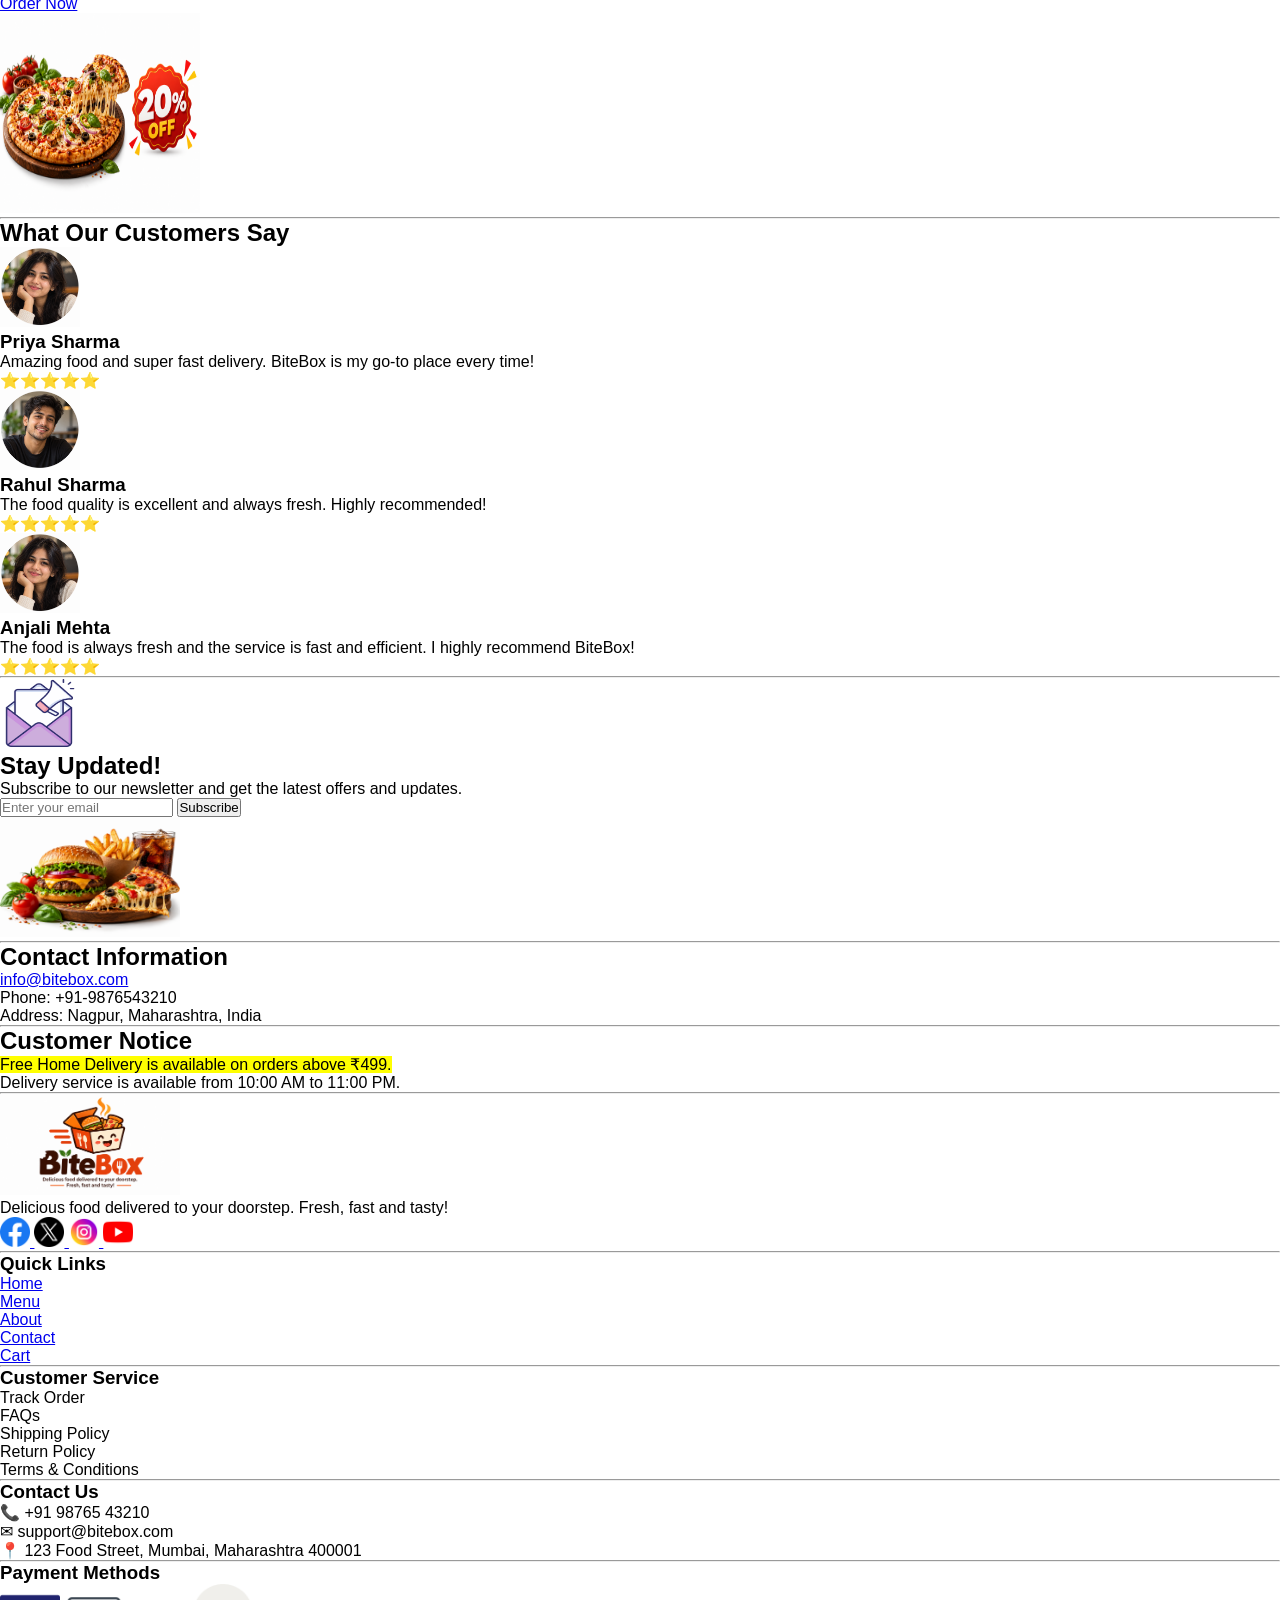
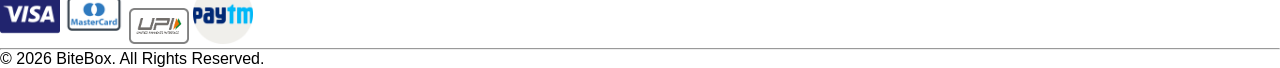
==== commit ed27fdd7: "added : hero sections" ====
--- a/index.html
+++ b/index.html
@@ -5,7 +5,15 @@
     <meta name="viewport" content="width=device-width, initial-scale=1.0" />
 
     <title>BiteBox</title>
-    <link rel="stylesheet" href="./css/style.css">
+    <link rel="stylesheet" href="./css/style.css" />
+    <link rel="preconnect" href="https://fonts.googleapis.com" />
+    <link rel="preconnect" href="https://fonts.gstatic.com" crossorigin />
+    <link
+      href="https://fonts.googleapis.com/css2?family=Great+Vibes&family
+    =Montserrat:wght@400;600;700;800&family=Pacifico&family=Poppins:wght@300;
+    400;500;600;700&display=swap"
+      rel="stylesheet"
+    />
   </head>
   <body>
     <!-- Restaurant Name -->
@@ -21,21 +29,24 @@
         <a href="./about.html">About</a>
         |
         <a href="./contact.html">Contact</a>
+        |
+        <a href="./cart.html">Cart</a>
       </nav>
     </header>
 
     <main>
-      <section>
-        <h1>Delicious Food Delivered At Your Doorstep</h1>
+      <section id="home-hero">
+        <h1>Delicious Food Delivered At Your <span> Doorstep </span></h1>
 
         <p>
           Fresh ingredients, delicious recipes, and fast delivery — all in one
           place.
         </p>
 
-        <a href="menu.html">Order Now</a>
-        |
-        <a href="menu.html">Explore Menu</a>
+        <div class="hero-buttons">
+          <a class="order-btn" href="./menu.html">Order Now</a>
+          <a class="menu-btn" href="./menu.html">Explore Menu</a>
+        </div>
       </section>
 
       <hr />
@@ -96,7 +107,6 @@
 
     <hr />
 
-
     <!-- Today's Featured Dishes Section -->
     <section id="popular-dishes">
       <h2>Popular Dishes</h2>
--- a/css/style.css
+++ b/css/style.css
@@ -1,34 +1,339 @@
-*{
-    margin: 0;
-    padding: 0;
-    box-sizing: border-box;
-    font-family: Arial, Helvetica, sans-serif;
+* {
+  margin: 0;
+  padding: 0;
+  box-sizing: border-box;
+  font-family: Arial, Helvetica, sans-serif;
 }
 
 /* Website Header */
 
 header {
+  background-color: #ffffff;
+  padding: 20px;
+  border-bottom: 2px solid #e5e5e5;
+}
+
+.logo {
+  width: 170px;
+  height: auto;
+}
+
+nav a {
+  text-decoration: none;
+  color: #333333;
+  font-size: 18px;
+  font-weight: 600;
+  margin: 0 12px;
+}
+
+nav a:hover {
+  color: #ff6b00;
+  text-decoration: underline;
+}
+
+/* home hero section */
+
+#home-hero {
+  background-image: url("../assets/images/home-hero-banner.png");
+  background-repeat: no-repeat;
+  background-position: center;
+  background-size: cover;
+  height: 650px;
+
+  padding: 55px 80px;
+}
+
+#home-hero h1 {
+  color: white;
+  font-family: "Montserrat", sans-serif;
+  font-size: 53px;
+  font-weight: 800;
+  line-height: 58px;
+  width: 650px;
+  margin-bottom: 20px;
+}
+
+#home-hero h1 span {
+  color: #f5a300;
+}
+
+/* Home Hero Description */
+
+#home-hero p {
+  color: white;
+  font-size: 18px;
+  line-height: 28px;
+  width: 420px;
+  margin-bottom: 35px;
+}
+
+/* Home Hero Button */
+
+/* Hero Buttons */
+
+.hero-buttons {
+  margin-top: 35px;
+}
+
+.hero-buttons a {
+  display: inline-block;
+  min-width: 180px;
+  padding: 15px 30px;
+  text-align: center;
+  text-decoration: none;
+  font-size: 18px;
+  font-weight: 600;
+  border-radius: 6px;
+  transition: 0.3s;
+}
+
+.order-btn {
+  background-color: #f44336;
+  color: white;
+  margin-right: 15px;
+}
+
+.menu-btn {
+  background-color: transparent;
+  color: white;
+  border: 2px solid white;
+}
+
+.order-btn:hover {
+  background-color: #d32f2f;
+}
+
+.menu-btn:hover {
+  background-color: white;
+  color: #222;
+}
+
+/* Menu Hero */
+
+#menu-hero {
+  background-image: url("../assets/images/menu-hero.png");
+  background-repeat: no-repeat;
+  background-position: center;
+  background-size: cover;
+  height: 320px;
+  text-align: center;
+  padding-top: 65px;
+}
+
+#menu-hero h1 {
+  font-family: "Great Vibes", cursive;
+  font-size: 56px;
+  line-height: 60px;
+  font-weight: 400;
+  color: white;
+  text-align: center;
+  text-shadow: 2px 2px 8px rgba(0, 0, 0, 0.5);
+  margin-bottom: 10px;
+}
+
+#menu-hero p{
+    color: white;
+    font-size: 15px;
+    line-height: 34px;
+    width: 650px;
+    text-align: center;
+    margin: 0 auto 35px;
+}
+
+/* Browse Categories Section */
+
+#categories{
     background-color: #ffffff;
-    padding: 20px;
-    border-bottom: 2px solid #e5e5e5;
-}
-
-.logo{
-    width: 170px;
-    height: auto;
-}
-
-nav a{
-    text-decoration: none;
-    color: #333333;
+    padding: 60px 80px;
+    text-align: center;
+}
+
+#categories h2{
+    font-size: 40px;
+    font-weight: 700;
+    color: #222222;
+    margin-bottom: 50px;
+    position: relative;
+    display: inline-block;
+}
+
+#categories img{
+    border-radius: 50%;
+    box-shadow: 5px 10px 10px rgba(0, 0, 0, 0.5);
+    margin-bottom: 10px;
+}
+
+#categories article{
+    margin-bottom: 30px;
+}
+
+/* Contact Us hero */
+
+#contact-hero{
+    background-image: url("../assets/images/contact-hero.png");
+    background-repeat: no-repeat;
+    background-position: 100% 80%;
+    background-size: cover;
+    height: 320px;
+    padding: 60px 80px;
+    text-align: left;
+}
+
+#contact-hero h2{
+    color: #ffffff;
+    font-size: 52px;
+    font-weight: 700;
+    margin-bottom: 10px;
+}
+
+#contact-hero h2 span{
+    color: #ff6b00;
+}
+
+/* Contact Hero Subtitle */
+#contact-hero h3{
+    color: #ffffff;
+    font-size: 24px;
+    font-weight: 500;
+    margin-bottom: 20px;
+}
+
+#contact-hero hr{
+    width: 70px;
+    height: 4px;
+    background-color: #ff6b00;
+    border: none;
+    border-radius: 10px;
+    margin-bottom: 25px;
+}
+
+/* Contact Hero Description */
+
+#contact-hero p{
+    color: #ffffff;
     font-size: 18px;
-    font-weight: 600;
-    margin: 0 12px;
-}
-
-	
-nav a:hover{
+    line-height: 30px;
+    width: 460px;
+}
+
+/* About Hero */
+
+#about-hero{
+    background-image: url("../assets/images/about-hero.png");
+    background-repeat: no-repeat;
+    background-position: center;
+    background-size: cover;
+    height: 320px;
+    padding: 60px 80px;
+    text-align: left;
+}
+
+#about-hero h2{
+    color: #ffffff;
+    font-family: "Montserrat", sans-serif;
+    font-size: 72px;
+    font-weight: 700;
+    line-height: 54px;
+    margin-bottom: 10px;
+}
+
+/* About Highlight */
+#about-hero h2 span{
+    font-family: "Allura", cursive;
     color: #ff6b00;
-    text-decoration: underline;
-}
-
+    font-size: 62px;
+    font-weight: 400;
+    padding-bottom: 10px;
+}
+
+/* About Hero Subtitle */
+
+#about-hero p{
+    color: #ffffff;
+    font-size: 22px;
+    font-weight: 400;
+    margin-bottom: 18px;
+
+}
+
+/* Decorative Line */
+
+#about-hero hr{
+    width: 45px;
+    height: 3px;
+    background-color: #ff6b00;
+    border: none;
+    border-radius: 20px;
+}
+
+/* Cart Hero */
+#cart-hero{
+    height: 320px;
+    padding: 60px 80px;
+    text-align: center;
+}
+
+#cart-hero {
+  position: relative;
+  isolation: isolate;
+  overflow: hidden;
+  background-image: none;
+}
+
+#cart-hero::before {
+  content: "";
+  position: absolute;
+  inset: -5px;
+  background: url("../assets/images/cart-hero.png") center / cover no-repeat;
+  filter: blur(4px);
+  z-index: -1;
+}
+
+/* Cart Hero Heading */
+
+#cart-hero h1{
+    color: #ffffff;
+    font-family: "Lobster", cursive;
+    font-size: 58px;
+    font-weight: 400;
+    text-shadow: 2px 2px 8px rgba(0,0,0,0.5);
+    margin-bottom: 20px;
+    text-align: center;
+}
+
+.divider{
+    text-align: center;
+    margin-bottom: 25px;
+}
+.divider hr{
+    display: inline-block;
+    width: 120px;
+    height: 3px;
+    background-color: #ff6b00;
+    border: none;
+    border-radius: 20px;
+    vertical-align: middle;
+}
+.divider img{
+    width: 34px;
+    height: 34px;
+    margin: 0 15px;
+    display: inline-block;
+    vertical-align: middle;
+}
+
+/* Cart Hero Description */
+
+#cart-hero p{
+
+    color: #ffffff;
+
+    font-size: 16px;
+
+    line-height: 30px;
+
+    width: 720px;
+
+    margin: 0 auto;
+
+}
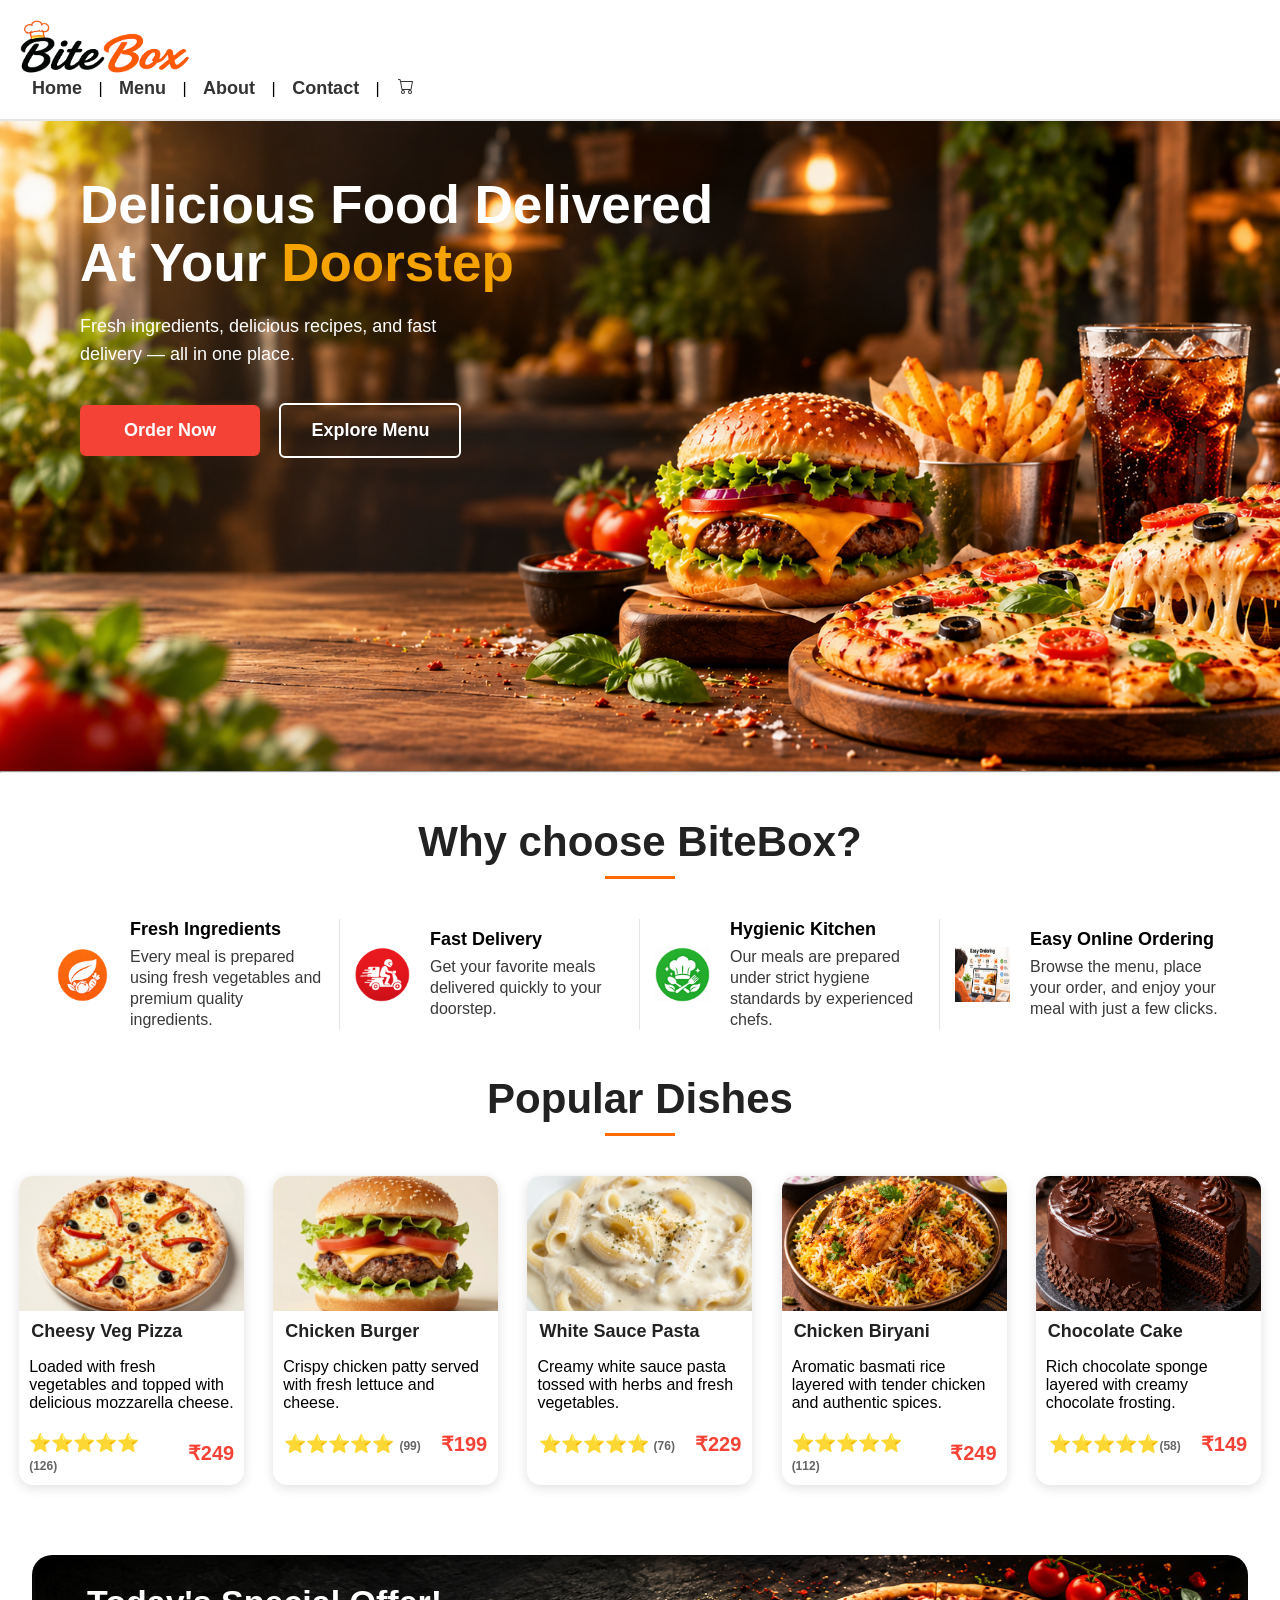
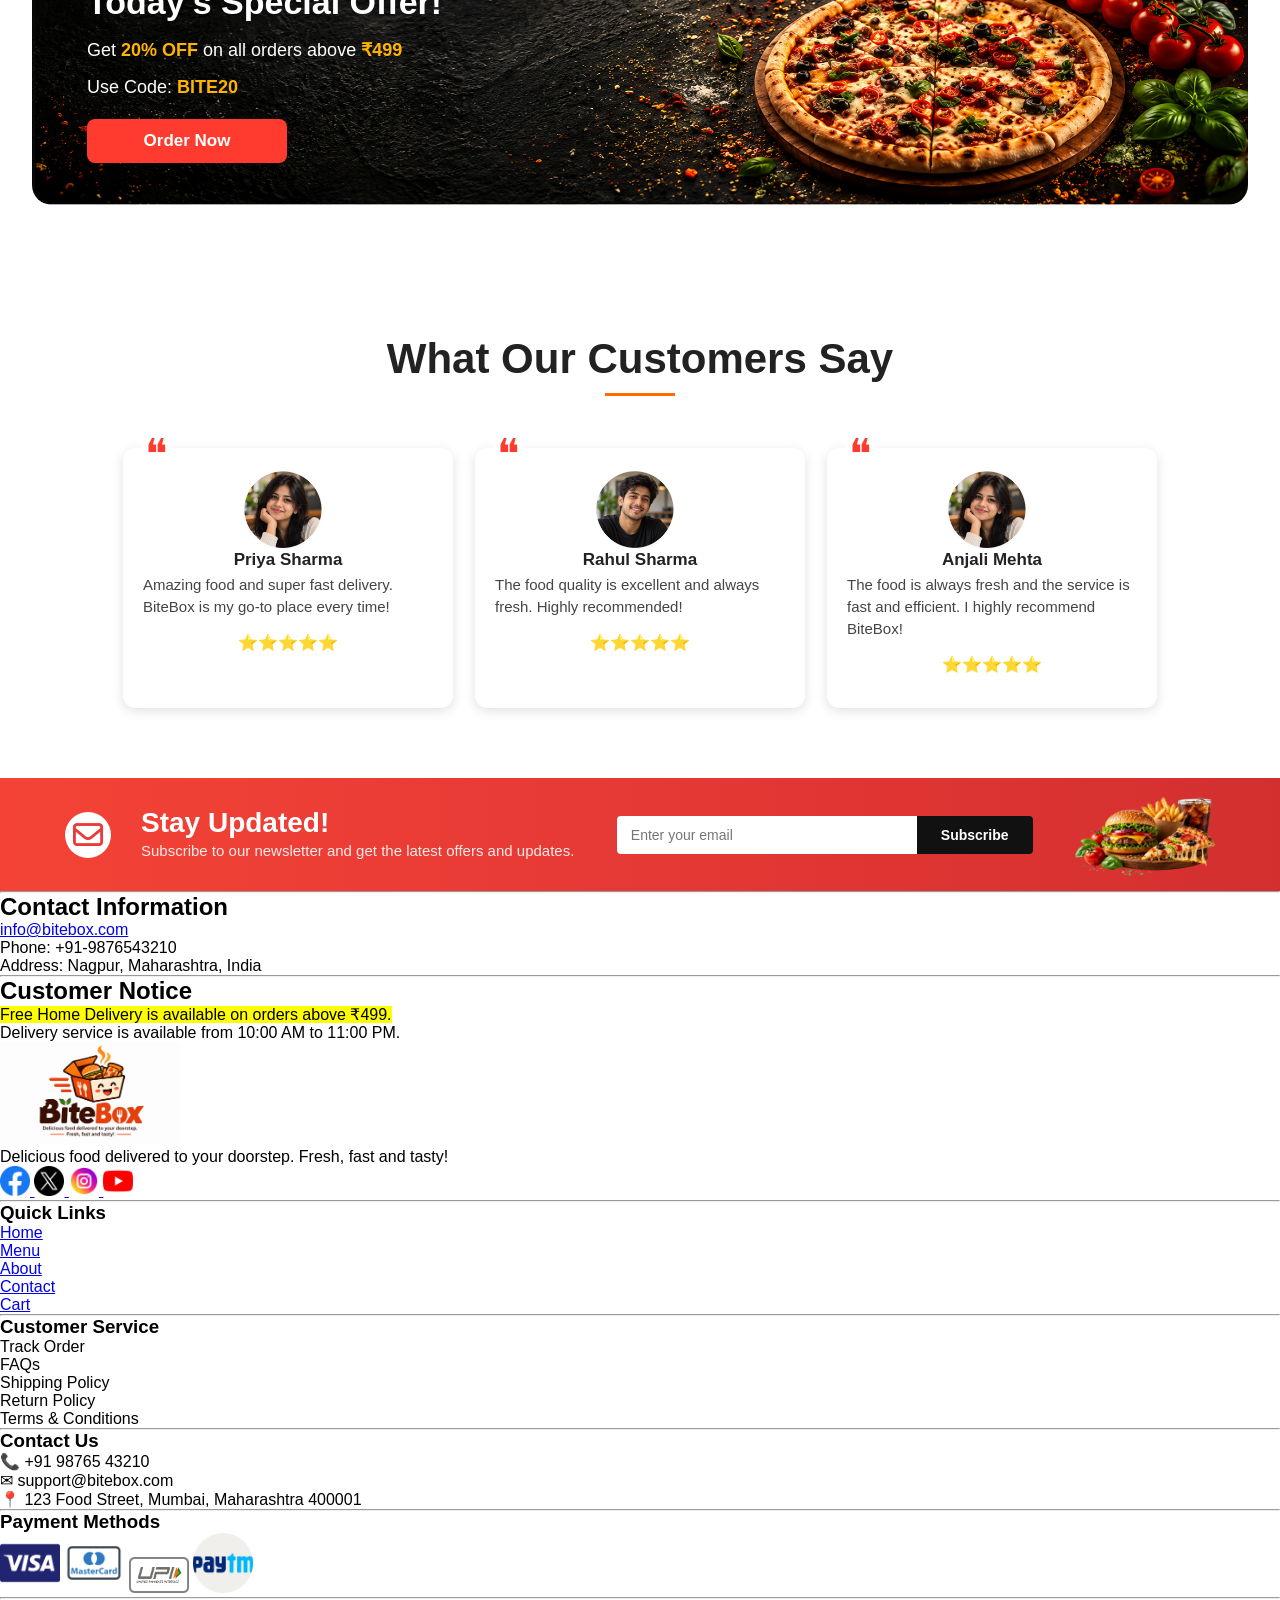
==== commit 61dbc8c3: "added : seperate css" ====
--- a/index.html
+++ b/index.html
@@ -5,7 +5,8 @@
     <meta name="viewport" content="width=device-width, initial-scale=1.0" />
 
     <title>BiteBox</title>
-    <link rel="stylesheet" href="./css/style.css" />
+    <link rel="stylesheet" href="./css/styles.css" />
+    <link rel="stylesheet" href="./css/index.css" />
     <link rel="preconnect" href="https://fonts.googleapis.com" />
     <link rel="preconnect" href="https://fonts.gstatic.com" crossorigin />
     <link
@@ -13,6 +14,13 @@
     =Montserrat:wght@400;600;700;800&family=Pacifico&family=Poppins:wght@300;
     400;500;600;700&display=swap"
       rel="stylesheet"
+    />
+    <link
+      rel="stylesheet"
+      href="https://cdnjs.cloudflare.com/ajax/libs/font-awesome/6.5.1/css/all.min.css"
+      integrity="sha512-DTOQO9RWCH3ppGqcWaEA1BIZOC6xxalwEsw9c2QQeAIftl+Vegovlnee1c9QX4TctnWMn13TZye+giMm8e2LwA=="
+      crossorigin="anonymous"
+      referrerpolicy="no-referrer"
     />
   </head>
   <body>
@@ -30,7 +38,20 @@
         |
         <a href="./contact.html">Contact</a>
         |
-        <a href="./cart.html">Cart</a>
+        <a href="./cart.html">
+          <svg
+            xmlns="http://www.w3.org/2000/svg"
+            width="20"
+            height="16"
+            fill="currentColor"
+            class="bi bi-cart"
+            viewBox="0 0 16 16"
+          >
+            <path
+              d="M0 1.5A.5.5 0 0 1 .5 1H2a.5.5 0 0 1 .485.379L2.89 3H14.5a.5.5 0 0 1 .491.592l-1.5 8A.5.5 0 0 1 13 12H4a.5.5 0 0 1-.491-.408L2.01 3.607 1.61 2H.5a.5.5 0 0 1-.5-.5M3.102 4l1.313 7h8.17l1.313-7zM5 12a2 2 0 1 0 0 4 2 2 0 0 0 0-4m7 0a2 2 0 1 0 0 4 2 2 0 0 0 0-4m-7 1a1 1 0 1 1 0 2 1 1 0 0 1 0-2m7 0a1 1 0 1 1 0 2 1 1 0 0 1 0-2"
+            />
+          </svg>
+        </a>
       </nav>
     </header>
 
@@ -53,257 +74,267 @@
       <section id="features">
         <h2>Why choose BiteBox?</h2>
         <article>
-          <img src="./assets/images/fresh.png" alt="Fresh" width="200" />
-          <h3>Fresh Ingredients</h3>
-          <p>
-            Every meal is prepared using fresh vegetables and premium quality
-            ingredients.
-          </p>
+          <img src="./assets/icons/fresh.png" alt="Fresh" width="200" />
+          <div>
+            <h3>Fresh Ingredients</h3>
+            <p>
+              Every meal is prepared using fresh vegetables and premium quality
+              ingredients.
+            </p>
+          </div>
         </article>
         <article>
-          <img
-            src="./assets/images/fast-delivery.png"
-            alt="Fast Delivery"
-            width="150"
-          />
-          <h3>Fast Delivery</h3>
-          <p>Get your favorite meals delivered quickly to your doorstep.</p>
+          <img src="./assets/icons/fast.png" alt="Fast Delivery" width="150" />
+          <div>
+            <h3>Fast Delivery</h3>
+            <p>Get your favorite meals delivered quickly to your doorstep.</p>
+          </div>
         </article>
 
         <article>
           <img
-            src="./assets/images/hygienic.png"
+            src="./assets/icons/hygienic.png"
             alt="Hygienic Kitchen"
             width="200"
           />
-          <h3>Hygienic Kitchen</h3>
-          <p>
-            Our meals are prepared under strict hygiene standards by experienced
-            chefs.
-          </p>
+          <div>
+            <h3>Hygienic Kitchen</h3>
+            <p>
+              Our meals are prepared under strict hygiene standards by
+              experienced chefs.
+            </p>
+          </div>
         </article>
 
         <article>
           <img
-            src="assets/images/easy.png"
+            src="./assets/images/easy.png"
             alt="Easy Online Ordering"
             width="200"
           />
-          <h3>Easy Online Ordering</h3>
+          <div>
+            <h3>Easy Online Ordering</h3>
+            <p>
+              Browse the menu, place your order, and enjoy your meal with just a
+              few clicks.
+            </p>
+          </div>
+        </article>
+      </section>
+
+      <!-- Today's Featured Dishes Section -->
+      <section id="popular-dishes">
+        <h2>Popular Dishes</h2>
+        <div class="popular-dishes">
+          <article>
+            <img
+              src="./assets/images/pizza.png"
+              alt="Pizza"
+              width="250"
+              height="180"
+            />
+            <h3>Cheesy Veg Pizza</h3>
+            <div class="details">
+              <p>
+                Loaded with fresh vegetables and topped with delicious
+                mozzarella cheese.
+              </p>
+              <div class="ratings">
+                <p><span>⭐⭐⭐⭐⭐ </span> <small>(126)</small></p>
+                <p class="price"><strong> ₹249 </strong></p>
+              </div>
+            </div>
+          </article>
+          <article>
+            <img
+              src="./assets/images/burger.png"
+              alt="Chicken Burger"
+              width="220"
+            />
+            <h3>Chicken Burger</h3>
+            <div class="details">
+              <p>Crispy chicken patty served with fresh lettuce and cheese.</p>
+              <div class="ratings">
+                <p><span>⭐⭐⭐⭐⭐ </span> <small> (99)</small></p>
+                <p class="price"><strong>₹199</strong></p>
+              </div>
+            </div>
+          </article>
+
+          <article>
+            <img
+              src="./assets/images/pasta.png"
+              alt="White Sauce Pasta"
+              width="220"
+            />
+            <h3>White Sauce Pasta</h3>
+            <div class="details">
+              <p>
+                Creamy white sauce pasta tossed with herbs and fresh vegetables.
+              </p>
+              <div class="ratings">
+                <p><span>⭐⭐⭐⭐⭐ </span><small> (76) </small></p>
+                <p class="price"><strong>₹229</strong></p>
+              </div>
+            </div>
+          </article>
+
+          <article>
+            <img
+              src="./assets/images/biryani.png"
+              alt="Chicken Biryani"
+              width="220"
+            />
+            <h3>Chicken Biryani</h3>
+            <div class="details">
+              <p>
+                Aromatic basmati rice layered with tender chicken and authentic
+                spices.
+              </p>
+              <div class="ratings">
+                <p><span>⭐⭐⭐⭐⭐ </span><small>(112)</small></p>
+                <p class="price"><strong>₹249</strong></p>
+              </div>
+            </div>
+          </article>
+
+          <article>
+            <img
+              src="./assets/images/cake.png"
+              alt="Chocolate Cake"
+              width="220"
+            />
+            <h3>Chocolate Cake</h3>
+            <div class="details">
+              <p>
+                Rich chocolate sponge layered with creamy chocolate frosting.
+              </p>
+              <div class="ratings">
+                <p><span>⭐⭐⭐⭐⭐</span><small>(58)</small></p>
+                <p class="price"><strong>₹149</strong></p>
+              </div>
+            </div>
+          </article>
+        </div>
+      </section>
+
+      <!--Todays Special Offers -->
+      <section id="offer">
+        <div class="offer-content">
+          <h2>Today's Special Offer!</h2>
           <p>
-            Browse the menu, place your order, and enjoy your meal with just a
-            few clicks.
+            Get <strong>20% OFF</strong> on all orders above
+            <strong>₹499</strong>
           </p>
-        </article>
-      </section>
-
-      <hr />
-      <!-- Opening Hours -->
-      <section>
-        <h2>Opening Hours</h2>
-        <p>Monday - Sunday<br />10:00 AM - 11:00 PM</p>
-      </section>
+          <p>Use Code: <strong>BITE20</strong></p>
+          <a href="menu.html"> Order Now </a>
+        </div>
+      </section>
+
+      <!--Customer Reviews-->
+      <section id="reviews">
+        <h2>What Our Customers Say</h2>
+
+        <div id="review-content">
+          <article class="customer">
+            <img
+              src="./assets/images/customer1.png"
+              alt="Priya Sharma"
+              width="80"
+              height="80"
+            />
+            <h3>Priya Sharma</h3>
+            <p>
+              Amazing food and super fast delivery. BiteBox is my go-to place
+              every time!
+            </p>
+            <p><span>⭐⭐⭐⭐⭐</span></p>
+          </article>
+          <article class="customer">
+            <img
+              src="./assets/images/customer2.png"
+              alt="Rahul Sharma"
+              width="80"
+              height="80"
+            />
+            <h3>Rahul Sharma</h3>
+            <p>
+              The food quality is excellent and always fresh. Highly
+              recommended!
+            </p>
+            <p><span>⭐⭐⭐⭐⭐</span></p>
+          </article>
+          <article class="customer">
+            <img
+              src="./assets/images/customer3.png"
+              alt="Anjali Mehta"
+              width="80"
+              height="80"
+            />
+            <h3>Anjali Mehta</h3>
+            <p>
+              The food is always fresh and the service is fast and efficient. I
+              highly recommend BiteBox!
+            </p>
+            <p><span>⭐⭐⭐⭐⭐</span></p>
+          </article>
+        </div>
+      </section>
+
+      <!-- Newsletter Section -->
+
+      <section id="newsletter">
+        <div class="newsletter-content">
+          <p>
+            <i class="fa-regular fa-envelope fa-2x"></i>
+          </p>
+
+          <div>
+            <h2>Stay Updated!</h2>
+            <p>
+              Subscribe to our newsletter and get the latest offers and updates.
+            </p>
+          </div>
+        </div>
+
+        <div class="newsletter-form">
+          <input type="email" placeholder="Enter your email" />
+          <button>Subscribe</button>
+        </div>
+
+        <div class="newsletter-image">
+          <img
+            src="./assets/images/newsletter-food.png"
+            alt="Newsletter Food"
+            width="180"
+            height="120"
+          />
+        </div>
+      </section>
+
+      <hr />
+
+      <!-- Contact Information -->
+      <section>
+        <h2>Contact Information</h2>
+        <p>
+          <a href="mailto:info@bitebox.com">info@bitebox.com</a><br />
+          Phone: +91-9876543210<br />
+          Address: Nagpur, Maharashtra, India
+        </p>
+      </section>
+
+      <hr />
+
+      <!-- Customer Notice -->
+      <aside>
+        <h2>Customer Notice</h2>
+        <p>
+          <mark>Free Home Delivery is available on orders above ₹499.</mark>
+        </p>
+        <p>Delivery service is available from 10:00 AM to 11:00 PM.</p>
+      </aside>
     </main>
-
-    <hr />
-
-    <!-- Today's Featured Dishes Section -->
-    <section id="popular-dishes">
-      <h2>Popular Dishes</h2>
-      <article>
-        <img
-          src="./assets/images/pizza.png"
-          alt="Pizza"
-          width="250"
-          height="180"
-        />
-        <h3>Cheesy Veg Pizza</h3>
-        <p>
-          Loaded with fresh vegetables and topped with delicious mozzarella
-          cheese.
-        </p>
-        <p><span>⭐⭐⭐⭐⭐ </span> <small>(126)</small></p>
-        <p><strong> ₹249 </strong></p>
-      </article>
-      <article>
-        <img
-          src="./assets/images/burger.png"
-          alt="Chicken Burger"
-          width="220"
-        />
-        <h3>Chicken Burger</h3>
-        <p>Crispy chicken patty served with fresh lettuce and cheese.</p>
-        <p><span>⭐⭐⭐⭐⭐ </span> <small> (99)</small></p>
-        <p><strong>₹199</strong></p>
-      </article>
-      Replace the existing Featured Dishes section with the Popular Dishes
-      section. 3 9
-      <article>
-        <img
-          src="./assets/images/pasta.png"
-          alt="White Sauce Pasta"
-          width="220"
-        />
-        <h3>White Sauce Pasta</h3>
-        <p>Creamy white sauce pasta tossed with herbs and fresh vegetables.</p>
-        <p><span>⭐⭐⭐⭐⭐ </span><small> (76) </small></p>
-        <p><strong>₹229</strong></p>
-      </article>
-
-      <article>
-        <img
-          src="./assets/images/biryani.png"
-          alt="Chicken Biryani"
-          width="220"
-        />
-        <h3>Chicken Biryani</h3>
-        <p>
-          Aromatic basmati rice layered with tender chicken and authentic
-          spices.
-        </p>
-        <p><span>⭐⭐⭐⭐⭐ </span><small>(112)</small></p>
-        <p><strong>₹249</strong></p>
-      </article>
-
-      <article>
-        <img src="./assets/images/cake.png" alt="Chocolate Cake" width="220" />
-        <h3>Chocolate Cake</h3>
-        <p>Rich chocolate sponge layered with creamy chocolate frosting.</p>
-        <p><span>⭐⭐⭐⭐⭐</span><small>(58)</small></p>
-        <p><strong>₹149</strong></p>
-      </article>
-    </section>
-
-    <hr />
-    <!-- today's special offers -->
-    <section id="offer">
-      <div class="offer-content">
-        <h2>Today's Special Offers</h2>
-        <p>
-          Get <strong>20% off</strong> on all orders over <strong>₹499</strong>
-        </p>
-        <p>Use code:<strong>BITE20</strong> for 20% off</p>
-
-        <a href="menu.html"> Order Now </a>
-      </div>
-
-      <div class="offer-image">
-        <img
-          src="./assets/images/pizza-discount.png"
-          alt="Special Offer Pizza"
-          width="200"
-          height="200"
-        />
-      </div>
-    </section>
-    <hr />
-    <!--Customer Reviews-->
-    <section id="reviews">
-      <h2>What Our Customers Say</h2>
-
-      <article>
-        <img
-          src="./assets/images/customer1.png"
-          alt="Priya Sharma"
-          width="80"
-          height="80"
-        />
-        <h3>Priya Sharma</h3>
-        <p>
-          Amazing food and super fast delivery. BiteBox is my go-to place every
-          time!
-        </p>
-        <p><span>⭐⭐⭐⭐⭐</span></p>
-      </article>
-      <article>
-        <img
-          src="./assets/images/customer2.png"
-          alt="Rahul Sharma"
-          width="80"
-          height="80"
-        />
-        <h3>Rahul Sharma</h3>
-        <p>
-          The food quality is excellent and always fresh. Highly recommended!
-        </p>
-        <p><span>⭐⭐⭐⭐⭐</span></p>
-      </article>
-      <article>
-        <img
-          src="./assets/images/customer3.png"
-          alt="Anjali Mehta"
-          width="80"
-          height="80"
-        />
-        <h3>Anjali Mehta</h3>
-        <p>
-          The food is always fresh and the service is fast and efficient. I
-          highly recommend BiteBox!
-        </p>
-        <p><span>⭐⭐⭐⭐⭐</span></p>
-      </article>
-    </section>
-
-    <hr />
-
-    <!-- Newsletter Section -->
-
-    <section id="newsletter">
-      <div class="newsletter-content">
-        <img
-          src="./assets/images/mail.png"
-          alt="Newsletter Icon"
-          width="80"
-          height="70"
-        />
-
-        <div>
-          <h2>Stay Updated!</h2>
-          <p>
-            Subscribe to our newsletter and get the latest offers and updates.
-          </p>
-        </div>
-      </div>
-
-      <div class="newsletter-form">
-        <input type="email" placeholder="Enter your email" />
-        <button>Subscribe</button>
-      </div>
-
-      <div class="newsletter-image">
-        <img
-          src="./assets/images/newsletter-food.png"
-          alt="Newsletter Food"
-          width="180"
-          height="120"
-        />
-      </div>
-    </section>
-
-    <hr />
-
-    <!-- Contact Information -->
-    <section>
-      <h2>Contact Information</h2>
-      <p>
-        <a href="mailto:info@bitebox.com">info@bitebox.com</a><br />
-        Phone: +91-9876543210<br />
-        Address: Nagpur, Maharashtra, India
-      </p>
-    </section>
-
-    <hr />
-
-    <!-- Customer Notice -->
-    <aside>
-      <h2>Customer Notice</h2>
-      <p>
-        <mark>Free Home Delivery is available on orders above ₹499.</mark>
-      </p>
-      <p>Delivery service is available from 10:00 AM to 11:00 PM.</p>
-    </aside>
-
-    <hr />
 
     <!-- Footer -->
     <footer>
--- a/css/styles.css
+++ b/css/styles.css
@@ -0,0 +1,111 @@
+* {
+  margin: 0;
+  padding: 0;
+  box-sizing: border-box;
+  font-family: Arial, Helvetica, sans-serif;
+}
+
+/* Website Header */
+
+header {
+  background-color: #ffffff;
+  padding: 20px;
+  border-bottom: 2px solid #e5e5e5;
+}
+
+.logo {
+  width: 170px;
+  height: auto;
+}
+
+nav a {
+  text-decoration: none;
+  color: #333333;
+  font-size: 18px;
+  font-weight: 600;
+  margin: 0 12px;
+}
+
+nav a:hover {
+  color: #ff6b00;
+  text-decoration: underline;
+}
+
+/* Shared offer component */
+
+#offer {
+  width: 95%;
+  height: 250px;
+  margin: 70px auto;
+  padding: 28px 55px;
+  box-sizing: border-box;
+  background-image: url("../assets/images/offer-bg.png");
+  background-repeat: no-repeat;
+  background-size: 100% 100%;
+  background-position: center;
+  border-radius: 20px;
+  overflow: auto;
+}
+
+#offer::-webkit-scrollbar {
+  width: 0;
+}
+
+::-webkit-scrollbar {
+  width: 0;
+}
+
+.offer-content {
+  width: 38%;
+}
+
+.offer-content h2 {
+  font-size: 34px;
+  font-weight: 800;
+  color: #ffffff;
+  line-height: 1.15;
+  margin-bottom: 15px;
+}
+
+.offer-content h2 span {
+  background: linear-gradient(
+    180deg,
+    #ffffff 0%,
+    #fff9d8 25%,
+    #ffe47a 55%,
+    #ffc107 80%,
+    #ff9800 100%
+  );
+  -webkit-background-clip: text;
+  -webkit-text-fill-color: transparent;
+  background-clip: text;
+}
+
+.offer-content p {
+  font-size: 18px;
+  color: #ffffff;
+  line-height: 1.5;
+  margin-bottom: 10px;
+}
+
+.offer-content strong {
+  color: #ffb400;
+}
+
+.offer-content a {
+  display: inline-block;
+  margin-top: 8px;
+  padding: 12px 32px;
+  background: #ff3b30;
+  color: #ffffff;
+  text-decoration: none;
+  font-size: 17px;
+  font-weight: 600;
+  border-radius: 8px;
+  width: 200px;
+  text-align: center;
+}
+
+.offer-content a:hover {
+  background-color: #d32f2f;
+}
--- a/css/index.css
+++ b/css/index.css
@@ -0,0 +1,392 @@
+/* home hero section */
+
+#home-hero {
+  background-image: url("../assets/images/home-hero-banner.png");
+  background-repeat: no-repeat;
+  background-position: center;
+  background-size: cover;
+  height: 650px;
+  padding: 55px 80px;
+}
+
+#home-hero h1 {
+  color: white;
+  font-family: "Montserrat", sans-serif;
+  font-size: 53px;
+  font-weight: 800;
+  line-height: 58px;
+  width: 650px;
+  margin-bottom: 20px;
+}
+
+#home-hero h1 span {
+  color: #f5a300;
+}
+
+#home-hero p {
+  color: white;
+  font-size: 18px;
+  line-height: 28px;
+  width: 420px;
+  margin-bottom: 35px;
+}
+
+.hero-buttons {
+  margin-top: 35px;
+}
+
+.hero-buttons a {
+  display: inline-block;
+  min-width: 180px;
+  padding: 15px 30px;
+  text-align: center;
+  text-decoration: none;
+  font-size: 18px;
+  font-weight: 600;
+  border-radius: 6px;
+  transition: 0.3s;
+}
+
+.order-btn {
+  background-color: #f44336;
+  color: white;
+  margin-right: 15px;
+}
+
+.menu-btn {
+  background-color: transparent;
+  color: white;
+  border: 2px solid white;
+}
+
+.order-btn:hover {
+  background-color: #d32f2f;
+}
+
+.menu-btn:hover {
+  background-color: white;
+  color: #222;
+}
+
+#features {
+  background-color: #ffffff;
+  padding: 45px 25px;
+  display: flex;
+  flex-wrap: wrap;
+  justify-content: center;
+}
+
+#features h2 {
+  width: 100%;
+  text-align: center;
+  font-size: 42px;
+  font-weight: 700;
+  color: #222222;
+  margin-bottom: 40px;
+  position: relative;
+}
+
+#features h2::after {
+  content: "";
+  display: block;
+  width: 70px;
+  height: 3px;
+  background-color: #ff6b00;
+  margin: 10px auto 0;
+}
+
+#features article {
+  width: 300px;
+  padding: 0 15px;
+  display: flex;
+  align-items: center;
+  border-right: 1px solid #e5e5e5;
+}
+
+#features article:last-child {
+  border-right: none;
+}
+
+#features article img {
+  width: 55px;
+  height: 55px;
+  margin-right: 20px;
+  flex-shrink: 0;
+}
+
+#features article div {
+  flex: 1;
+}
+
+#features article h3 {
+  font-size: 18px;
+  font-weight: 700;
+  color: #000000;
+  margin-bottom: 6px;
+}
+
+#features article p {
+  font-size: 16px;
+  color: #3a3939;
+  line-height: 21px;
+  margin: 0;
+}
+
+#popular-dishes h2 {
+  width: 100%;
+  text-align: center;
+  font-size: 42px;
+  font-weight: 700;
+  color: #222222;
+  margin-bottom: 40px;
+  position: relative;
+}
+
+#popular-dishes h2::after {
+  content: "";
+  display: block;
+  height: 3px;
+  width: 70px;
+  background-color: #ff6b00;
+  margin: 10px auto 0;
+}
+
+.popular-dishes {
+  display: flex;
+  flex-wrap: wrap;
+  justify-content: space-evenly;
+  gap: 10px;
+}
+
+#popular-dishes article {
+  width: 225px;
+  background-color: #ffffff;
+  border-radius: 14px;
+  overflow: hidden;
+  box-shadow: 0 3px 12px rgba(0, 0, 0, 0.12);
+}
+
+#popular-dishes article img {
+  width: 100%;
+  height: 135px;
+  object-fit: cover;
+  display: block;
+}
+
+#popular-dishes article h3 {
+  font-size: 18px;
+  font-weight: 700;
+  color: #222222;
+  margin: 10px 12px 6px;
+}
+
+#popular-dishes .details {
+  display: flex;
+  flex-direction: column;
+  justify-content: space-between;
+  align-items: center;
+}
+
+#popular-dishes .details p {
+  padding: 10px;
+}
+
+#popular-dishes .ratings {
+  display: flex;
+  justify-content: space-between;
+  align-items: center;
+  color: #f5b301;
+  font-size: 18px;
+  font-weight: 600;
+  margin: 0;
+}
+
+#popular-dishes .ratings small {
+  color: #666666;
+  font-size: 12px;
+}
+
+#popular-dishes .price {
+  color: #f44336;
+  font-size: 20px;
+  font-weight: 700;
+  margin: 0;
+}
+
+#popular-dishes article:hover {
+  box-shadow: 0 8px 22px rgba(0, 0, 0, 0.18);
+  cursor: pointer;
+}
+
+#reviews {
+  background: #ffffff;
+  padding: 60px 30px;
+  display: flex;
+  flex-wrap: wrap;
+  justify-content: center;
+  gap: 22px;
+}
+
+#reviews h2 {
+  width: 100%;
+  text-align: center;
+  font-size: 42px;
+  font-weight: 700;
+  color: #222222;
+  margin-bottom: 30px;
+  position: relative;
+}
+
+#reviews h2::after {
+  content: "";
+  display: block;
+  width: 70px;
+  height: 3px;
+  background: #ff6b00;
+  margin: 10px auto 0;
+}
+
+#review-content {
+  display: flex;
+  flex-wrap: wrap;
+  justify-content: center;
+  gap: 22px;
+}
+
+#reviews article {
+  width: 330px;
+  background: #ffffff;
+  padding: 22px 20px 18px;
+  border-radius: 12px;
+  box-shadow: 0 3px 12px rgba(0, 0, 0, 0.12);
+  position: relative;
+}
+
+#reviews article::before {
+  content: "❝";
+  position: absolute;
+  top: -14px;
+  left: 18px;
+  font-size: 42px;
+  color: #ff3b30;
+  background: #ffffff;
+  line-height: 1;
+  padding: 0 4px;
+}
+
+#review-content article > p {
+  font-size: 15px;
+  color: #444444;
+  line-height: 22px;
+  margin: 0 0 14px;
+}
+
+#reviews .customer {
+  display: flex;
+  align-items: center;
+  flex-direction: column;
+}
+
+#reviews .customer img {
+  width: 80px;
+  height: 80px;
+  border-radius: 50%;
+  object-fit: cover;
+  margin-right: 10px;
+}
+
+#reviews .customer h3 {
+  font-size: 17px;
+  font-weight: 700;
+  color: #222222;
+  margin: 0 0 4px;
+}
+
+#reviews .customer span {
+  color: #f5b301;
+  font-size: 16px;
+}
+
+#reviews article:hover {
+  box-shadow: 0 8px 20px rgba(0, 0, 0, 0.18);
+}
+
+#newsletter {
+  width: 100%;
+  margin: 10px 0 0;
+  padding: 10px 65px;
+  background: linear-gradient(to right, #f44336, #e53935, #d32f2f);
+  display: flex;
+  justify-content: space-between;
+  align-items: center;
+  box-sizing: border-box;
+}
+
+.newsletter-content {
+  display: flex;
+  align-items: center;
+  gap: 30px;
+}
+
+.newsletter-content > p {
+  width: fit-content;
+  height: fit-content;
+  background: #ffffff;
+  border-radius: 50%;
+  padding: 8px;
+  display: flex;
+  justify-content: center;
+  align-items: center;
+}
+
+.newsletter-content h2 {
+  font-size: 28px;
+  font-weight: 700;
+  color: #ffffff;
+  margin-bottom: 2px;
+  line-height: 1.1;
+}
+
+.newsletter-content p {
+  font-size: 15px;
+  color: #ffeaea;
+  line-height: 20px;
+  margin: 0;
+}
+
+.newsletter-content > p i {
+  color: rgb(238, 57, 57);
+}
+
+.newsletter-form {
+  display: flex;
+  align-items: center;
+}
+
+.newsletter-form input {
+  width: 300px;
+  height: 38px;
+  border: none;
+  outline: none;
+  padding: 0 14px;
+  font-size: 14px;
+  border-radius: 4px 0 0 4px;
+}
+
+.newsletter-form button {
+  height: 38px;
+  padding: 0 24px;
+  border: none;
+  background: #111111;
+  color: #ffffff;
+  font-size: 14px;
+  font-weight: 600;
+  cursor: pointer;
+  border-radius: 0 4px 4px 0;
+}
+
+.newsletter-image img {
+  width: 140px;
+  height: auto;
+  display: block;
+}
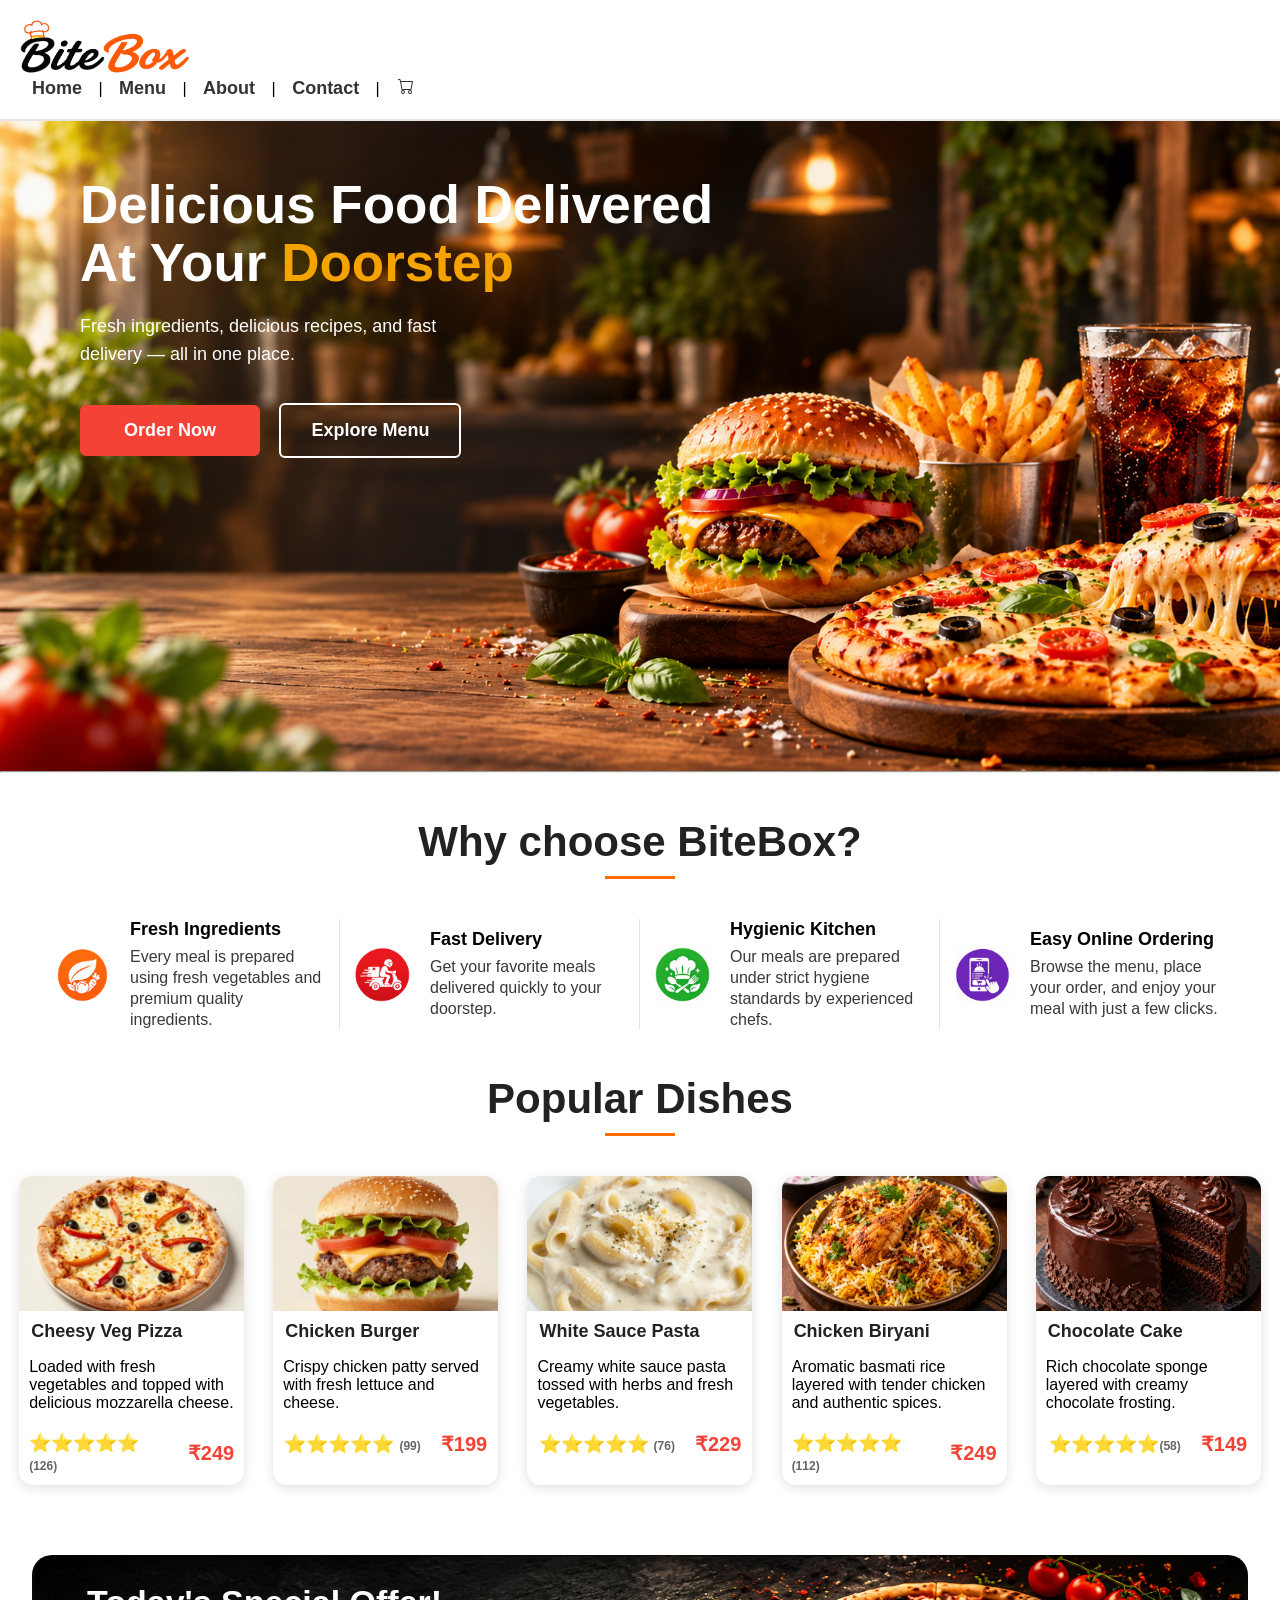
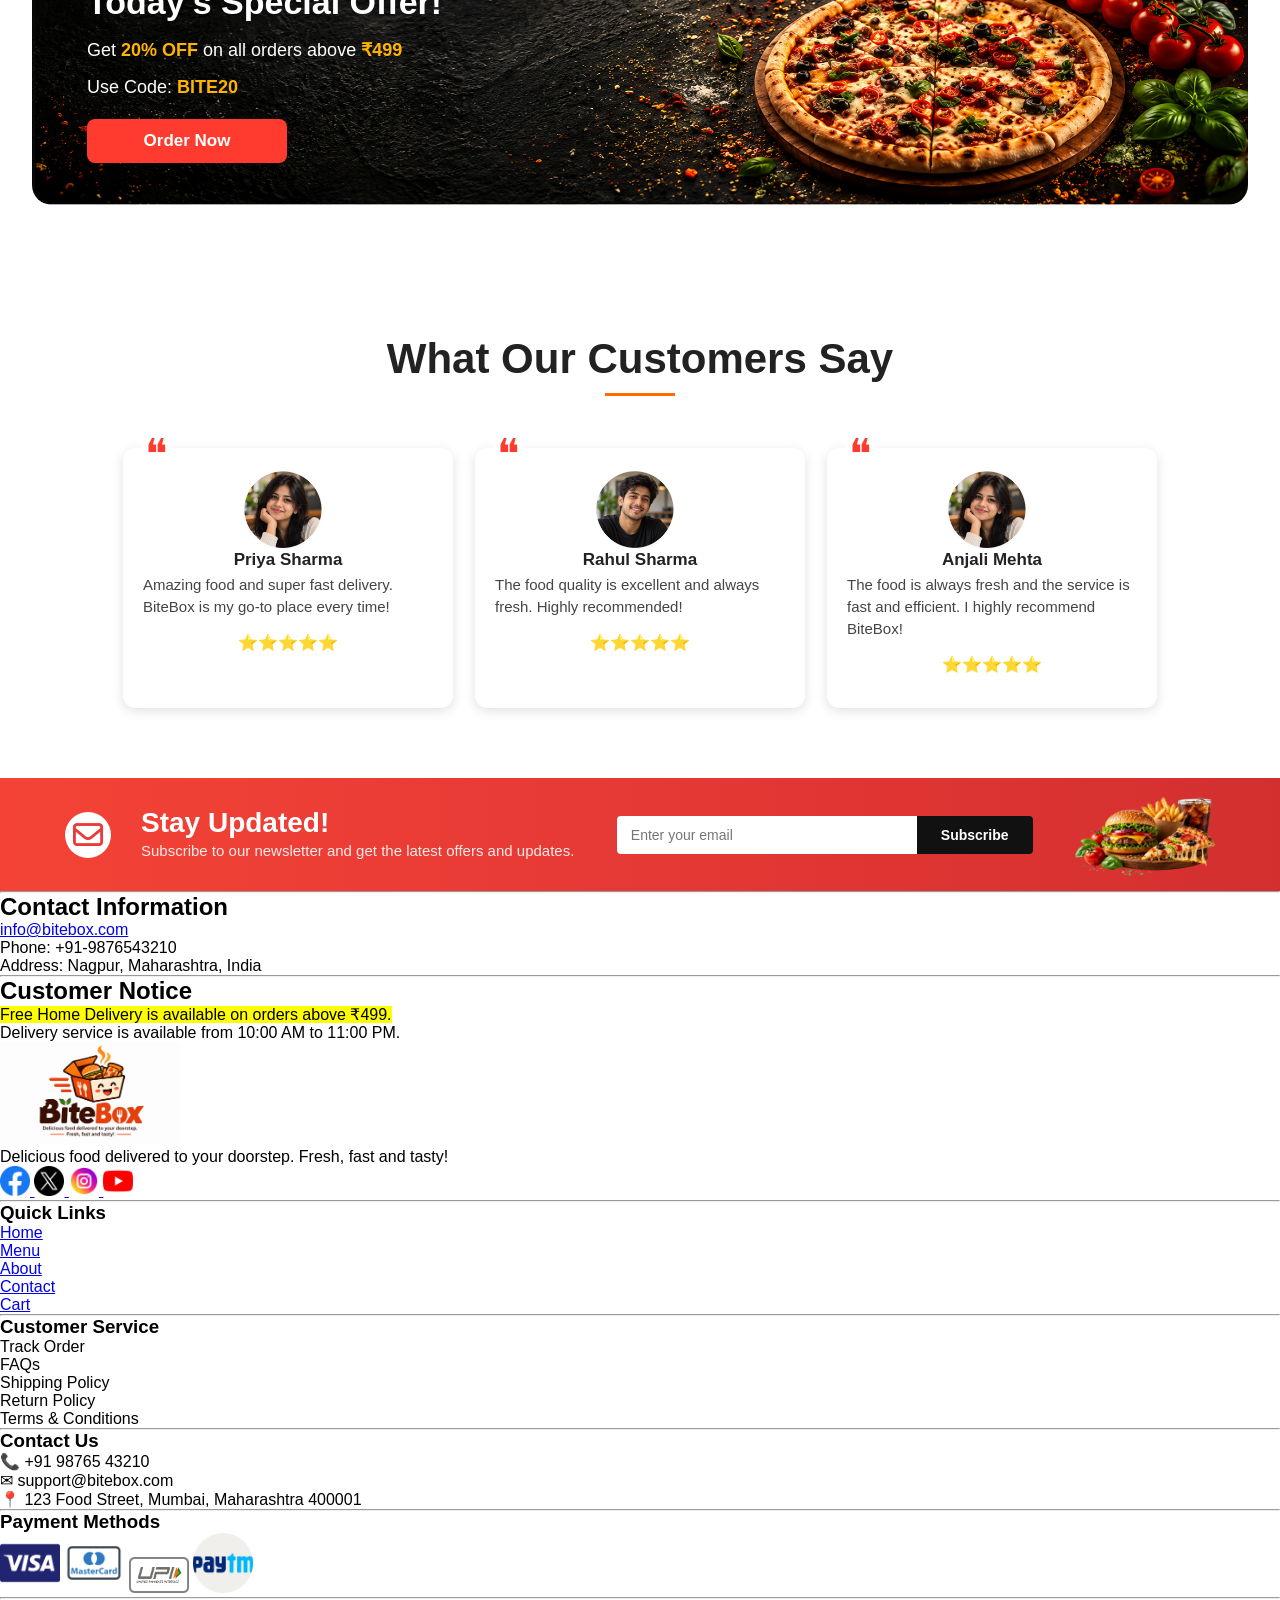
==== commit 155b28dd: "style : Implemented styles" ====
--- a/index.html
+++ b/index.html
@@ -108,7 +108,7 @@
 
         <article>
           <img
-            src="./assets/images/easy.png"
+            src="./assets/icons/easy-online.png"
             alt="Easy Online Ordering"
             width="200"
           />
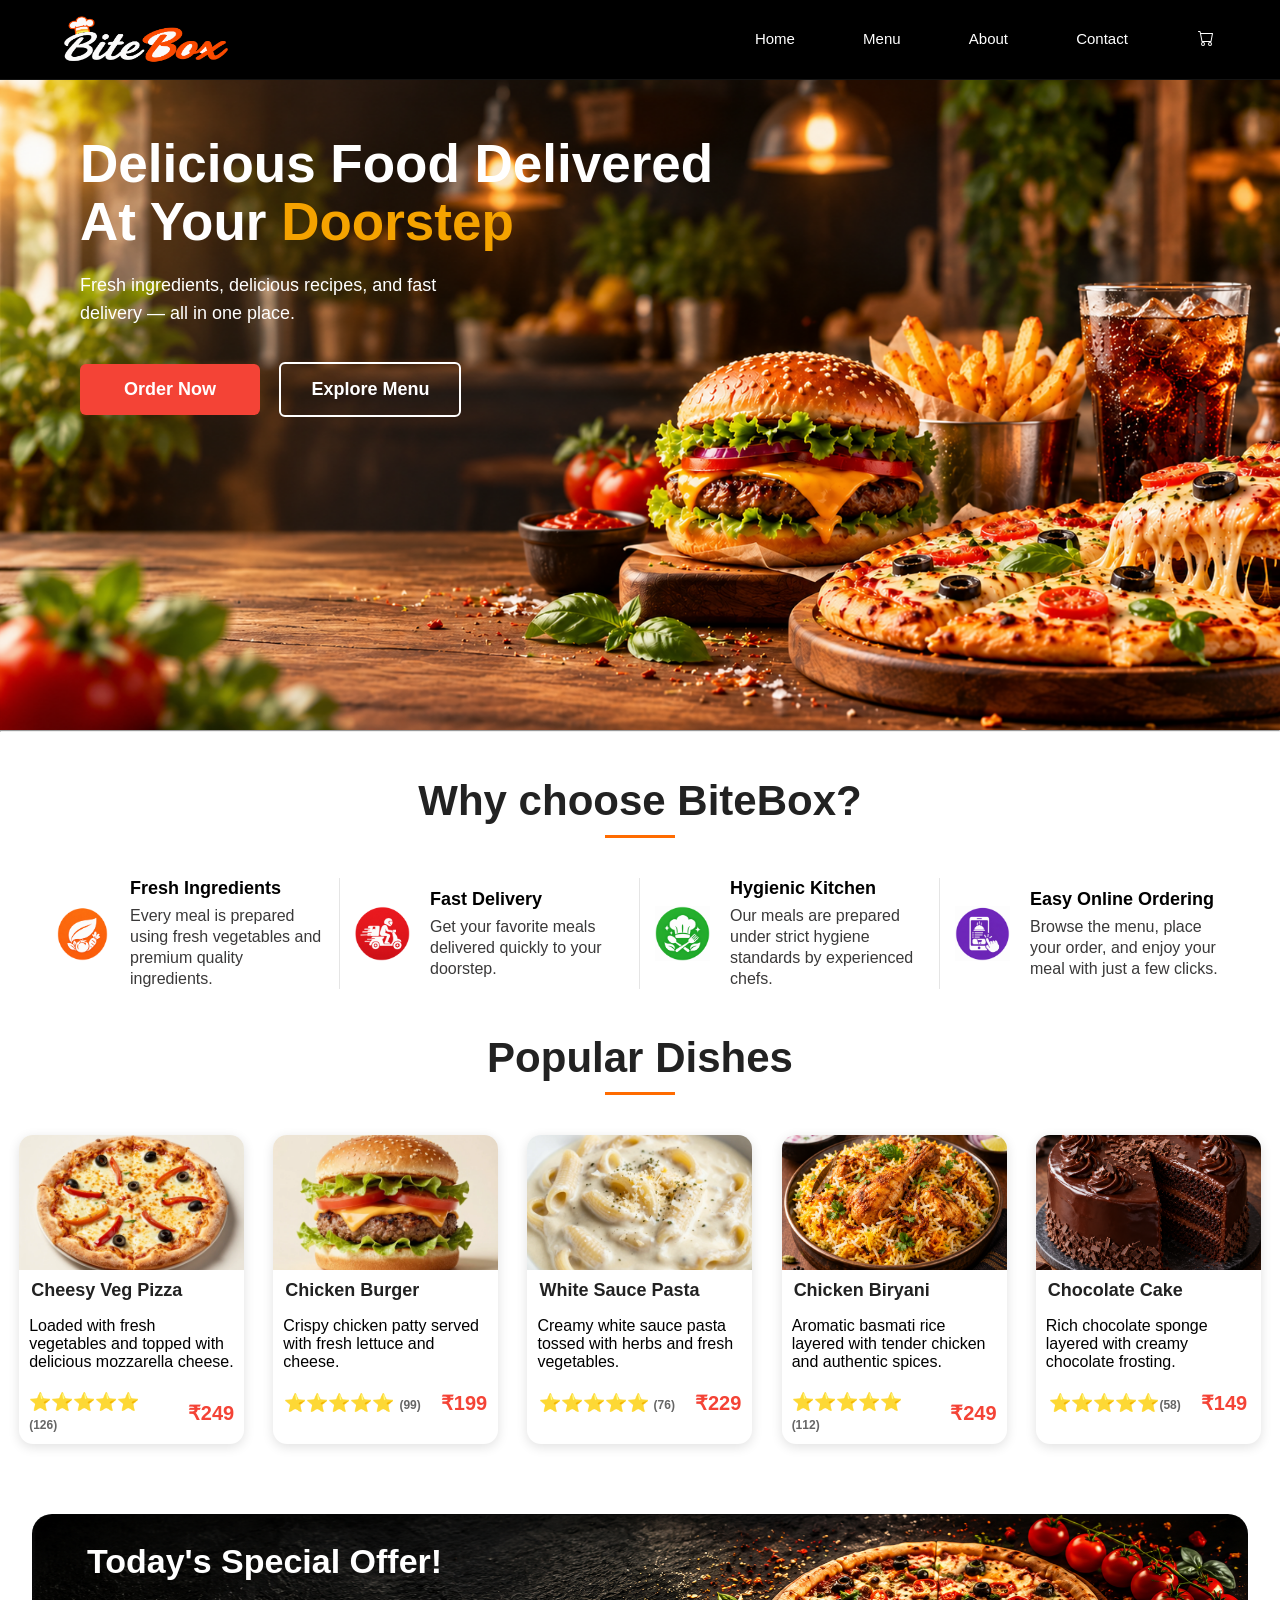
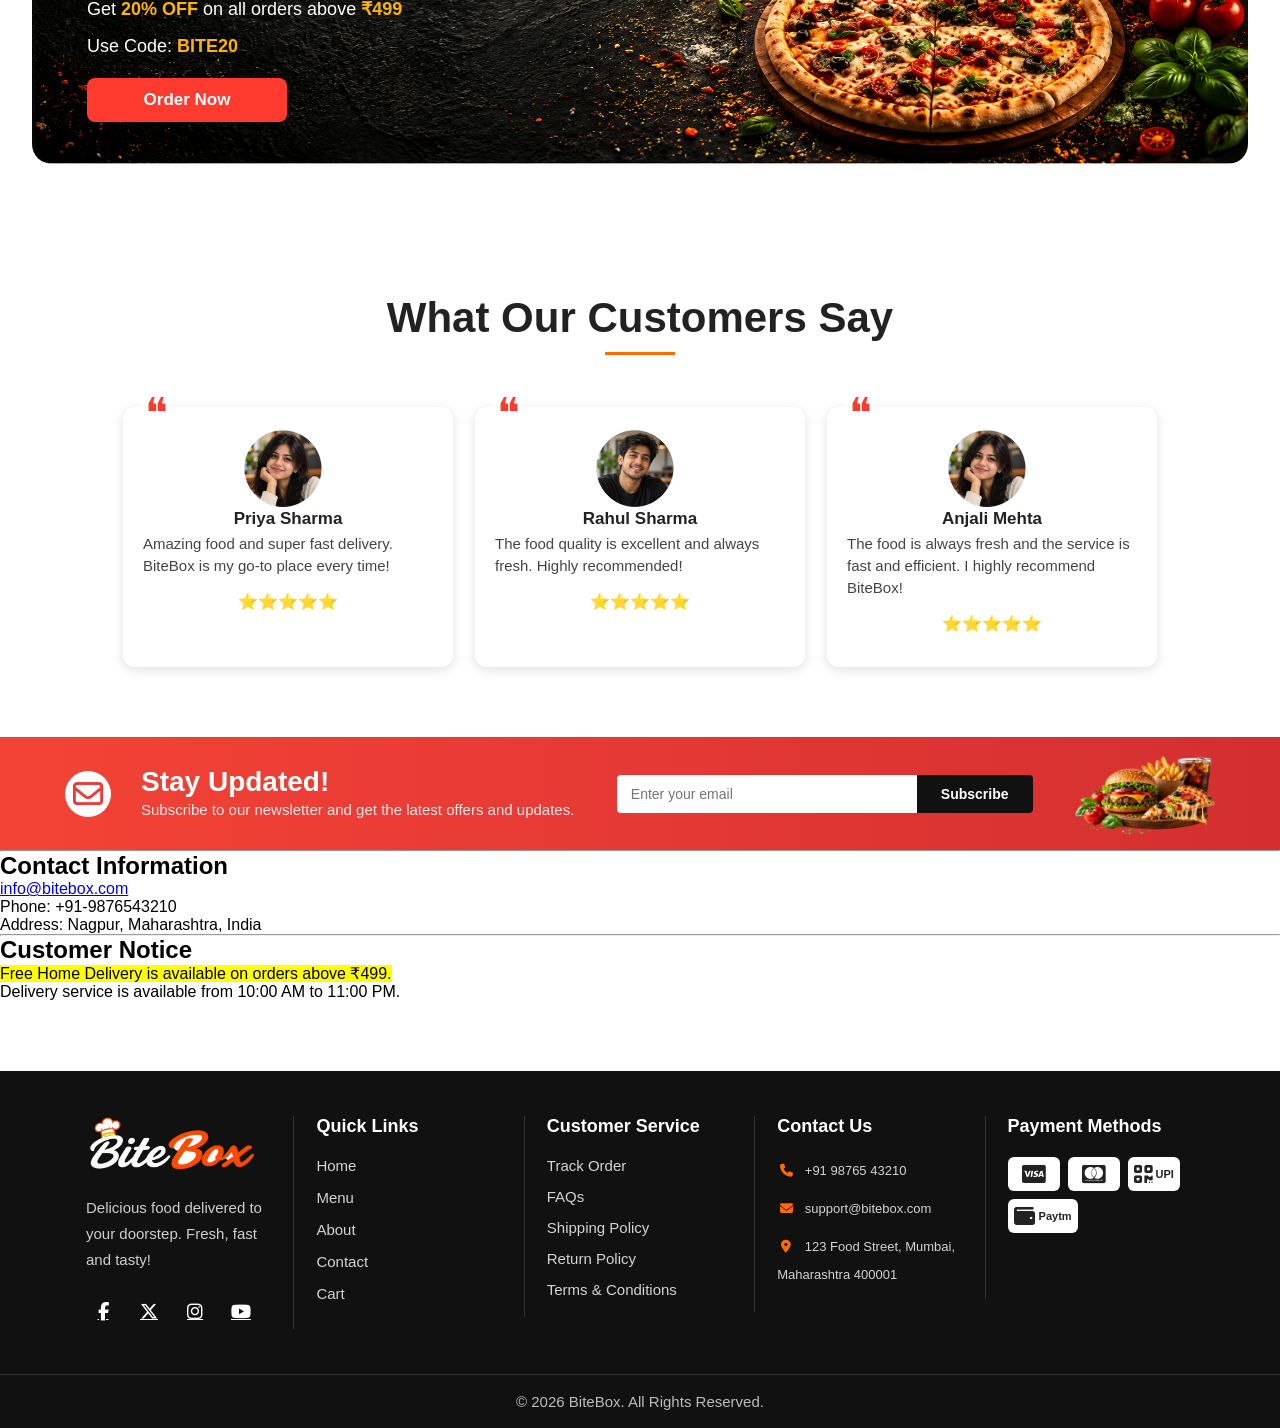
==== commit 16f7083f: "styles : header & footer" ====
--- a/index.html
+++ b/index.html
@@ -338,23 +338,17 @@
 
     <!-- Footer -->
     <footer>
-      <section>
-        <img src="./assets/images/logo2.png" alt="BiteBox Logo" width="180" />
+      <div class="footer-container">
+      <section>
+        <img src="./assets/images/logo.png" alt="BiteBox Logo" width="180" />
         <p>Delicious food delivered to your doorstep. Fresh, fast and tasty!</p>
-        <a href="#">
-          <img src="./assets/icons/facebook.png" alt="Facebook" width="30" />
-        </a>
-        <a href="#">
-          <img src="./assets/icons/twitter.png" alt="Twitter" width="30" />
-        </a>
-        <a href="#">
-          <img src="./assets/icons/instagram.png" alt="Instagram" width="30" />
-        </a>
-        <a href="#">
-          <img src="./assets/icons/youtube.png" alt="Youtube" width="30" />
-        </a>
-      </section>
-      <hr />
+        <div class="footer-socials">
+          <a href="#" aria-label="Facebook"><i class="fa-brands fa-facebook-f" aria-hidden="true"></i></a>
+          <a href="#" aria-label="X"><i class="fa-brands fa-x-twitter" aria-hidden="true"></i></a>
+          <a href="#" aria-label="Instagram"><i class="fa-brands fa-instagram" aria-hidden="true"></i></a>
+          <a href="#" aria-label="YouTube"><i class="fa-brands fa-youtube" aria-hidden="true"></i></a>
+        </div>
+      </section>
       <!-- Quick Links -->
       <section>
         <h3>Quick Links</h3>
@@ -366,7 +360,6 @@
           <li><a href="cart.html">Cart</a></li>
         </ul>
       </section>
-      <hr />
 
       <!-- Customer Service -->
       <section>
@@ -380,29 +373,26 @@
         </ul>
       </section>
 
-      <hr />
-
       <!-- Contact Information -->
       <section>
         <h3>Contact Us</h3>
-        <p>📞 +91 98765 43210</p>
-        <p>✉ support@bitebox.com</p>
-        <p>📍 123 Food Street, Mumbai, Maharashtra 400001</p>
-      </section>
-
-      <hr />
+        <p><i class="fa-solid fa-phone" aria-hidden="true"></i> +91 98765 43210</p>
+        <p><i class="fa-solid fa-envelope" aria-hidden="true"></i> support@bitebox.com</p>
+        <p><i class="fa-solid fa-location-dot" aria-hidden="true"></i> 123 Food Street, Mumbai, Maharashtra 400001</p>
+      </section>
 
       <!-- Payment Methods -->
       <section>
         <h3>Payment Methods</h3>
-        <img src="./assets/images/visa.png" alt="Visa" width="60" />
-        <img src="./assets/images/mastercard.png" alt="MasterCard" width="60" />
-        <img src="./assets/images/upi.png" alt="UPI" width="60" />
-        <img src="./assets/images/paytm.png" alt="Paytm" width="60" />
-      </section>
-
-      <hr />
-      <p>© 2026 BiteBox. All Rights Reserved.</p>
+        <div class="payment-icons">
+          <span aria-label="Visa"><i class="fa-brands fa-cc-visa" aria-hidden="true"></i></span>
+          <span aria-label="Mastercard"><i class="fa-brands fa-cc-mastercard" aria-hidden="true"></i></span>
+          <span aria-label="UPI"><i class="fa-solid fa-qrcode" aria-hidden="true"></i> UPI</span>
+          <span aria-label="Paytm"><i class="fa-solid fa-wallet" aria-hidden="true"></i> Paytm</span>
+        </div>
+      </section>
+      </div>
+      <p class="footer-copyright">© 2026 BiteBox. All Rights Reserved.</p>
     </footer>
   </body>
 </html>
--- a/css/styles.css
+++ b/css/styles.css
@@ -8,27 +8,57 @@
 /* Website Header */
 
 header {
-  background-color: #ffffff;
-  padding: 20px;
-  border-bottom: 2px solid #e5e5e5;
+  width: 100%;
+  height: 80px;
+  padding: 0 60px;
+  background: black;
+  border-bottom: 1px solid rgba(255, 255, 255, 0.08);
+  display: flex;
+  justify-content: space-between;
+  align-items: center;
+  position: sticky;
+  top: 0;
+  z-index: 1000;
 }
 
 .logo {
   width: 170px;
-  height: auto;
-}
-
-nav a {
+  height: 50px;
+}
+
+header nav {
+  display: flex;
+  align-items: center;
+  gap: 28px;
+}
+
+header nav a {
+  display: flex;
+  align-items: center;
+  justify-content: center;
+  height: 80px;
+  padding: 0 4px;
   text-decoration: none;
-  color: #333333;
-  font-size: 18px;
-  font-weight: 600;
-  margin: 0 12px;
-}
-
-nav a:hover {
-  color: #ff6b00;
-  text-decoration: underline;
+  color: #ffffff;
+  font-size: 15px;
+  font-weight: 500;
+  border-bottom: 3px solid transparent;
+}
+
+.cart-icon img {
+  display: block;
+  width: 22px;
+  height: 22px;
+}
+
+header nav a:hover {
+  color: #ff6b00;
+}
+
+/* Active Navigation Link */
+
+nav a.active {
+  color: #ff6b00;
 }
 
 /* Shared offer component */
@@ -109,3 +139,154 @@
 .offer-content a:hover {
   background-color: #d32f2f;
 }
+
+/* Footer  */
+
+footer {
+  background: #111111;
+  color: #ffffff;
+  margin-top: 70px;
+}
+
+/* Main Footer Layout */
+
+.footer-container {
+  width: 90%;
+  margin: auto;
+  padding: 45px 0;
+  display: flex;
+  justify-content: space-between;
+  align-items: flex-start;
+}
+
+/* Footer Columns */
+
+.footer-container section {
+  width: 20%;
+  padding: 0 22px;
+  border-right: 1px solid rgba(255, 255, 255, 0.15);
+}
+
+.footer-container section:last-child {
+  border-right: none;
+}
+
+.footer-container section:first-child > img {
+  width: 170px;
+  height: auto;
+  margin-bottom: 18px;
+}
+
+.footer-container section:first-child p {
+  color: #cfcfcf;
+  font-size: 15px;
+  line-height: 26px;
+  margin-bottom: 22px;
+}
+
+.footer-socials {
+  display: flex;
+  align-items: center;
+  gap: 12px;
+}
+
+.footer-socials a {
+  display: flex;
+  width: 34px;
+  height: 34px;
+  align-items: center;
+  justify-content: center;
+  color: #ffffff;
+  font-size: 18px;
+  transition: 0.3s;
+}
+
+.footer-socials a:hover {
+  color: #ff6b00;
+}
+
+.footer-container h3 {
+  font-size: 18px;
+  font-weight: 600;
+  color: #ffffff;
+  margin-bottom: 20px;
+}
+
+.footer-container ul {
+  list-style: none;
+}
+
+.footer-container ul li {
+  margin-bottom: 14px;
+}
+
+.footer-container ul li a {
+  color: #d4d4d4;
+  text-decoration: none;
+  font-size: 15px;
+  transition: 0.3s;
+}
+
+.footer-container ul li a:hover {
+  color: #ff6b00;
+}
+
+/* Customer Service */
+
+.footer-container section:nth-child(3) li {
+  color: #d4d4d4;
+  font-size: 15px;
+  cursor: pointer;
+  transition: 0.3s;
+}
+
+.footer-container section:nth-child(3) li:hover {
+  color: #ff6b00;
+}
+
+.footer-container section:nth-child(4) p {
+  color: #d4d4d4;
+  font-size: 13px;
+  line-height: 28px;
+  margin-bottom: 10px;
+}
+
+.footer-container section:nth-child(4) p i {
+  width: 18px;
+  margin-right: 6px;
+  color: #ff6b00;
+  text-align: center;
+}
+
+.payment-icons {
+  display: flex;
+  gap: 8px;
+  flex-wrap: wrap;
+}
+
+.payment-icons span {
+  min-width: 52px;
+  min-height: 34px;
+  display: inline-flex;
+  align-items: center;
+  justify-content: center;
+  gap: 4px;
+  padding: 4px 6px;
+  background: #ffffff;
+  color: #222222;
+  border-radius: 6px;
+  font-size: 11px;
+  font-weight: 600;
+}
+
+.payment-icons i {
+  font-size: 21px;
+}
+
+footer > p {
+  border-top: 1px solid rgba(255, 255, 255, 0.15);
+  text-align: center;
+  color: #bdbdbd;
+  padding: 18px 0;
+  font-size: 15px;
+}
